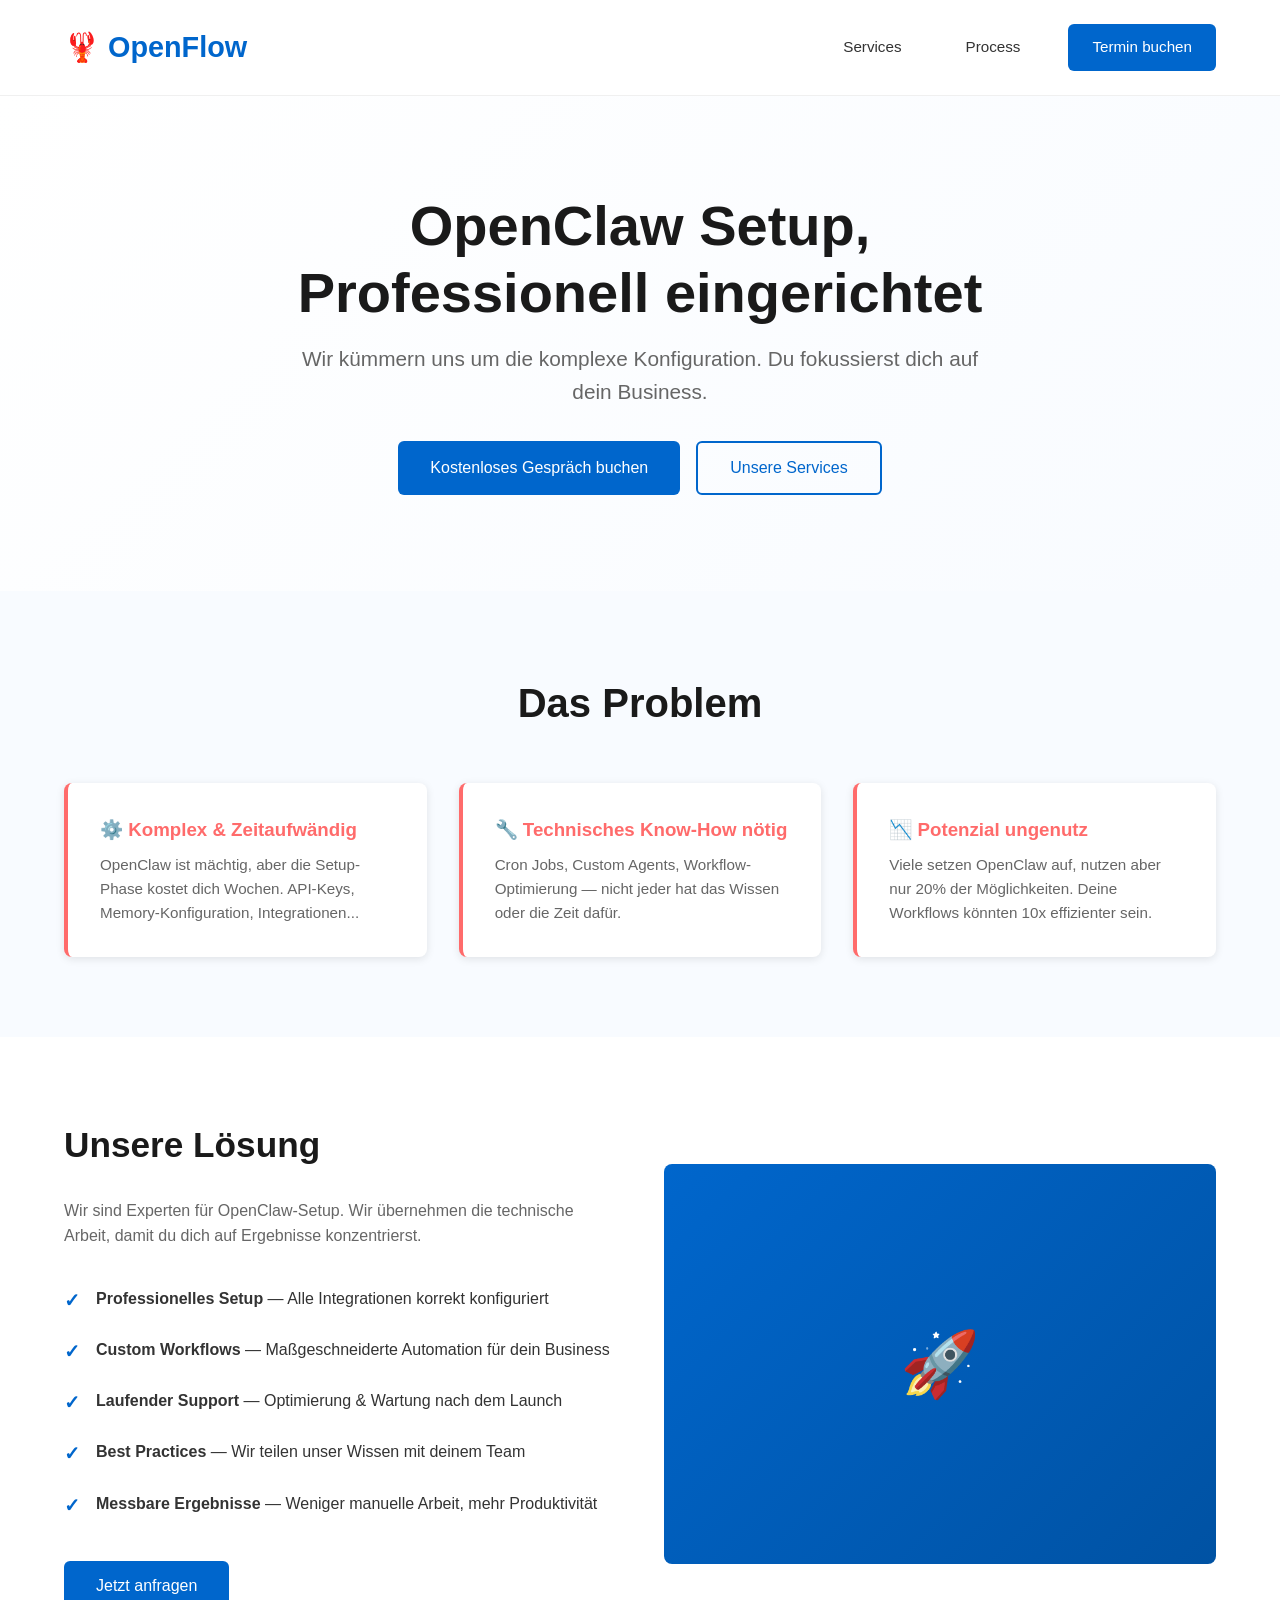
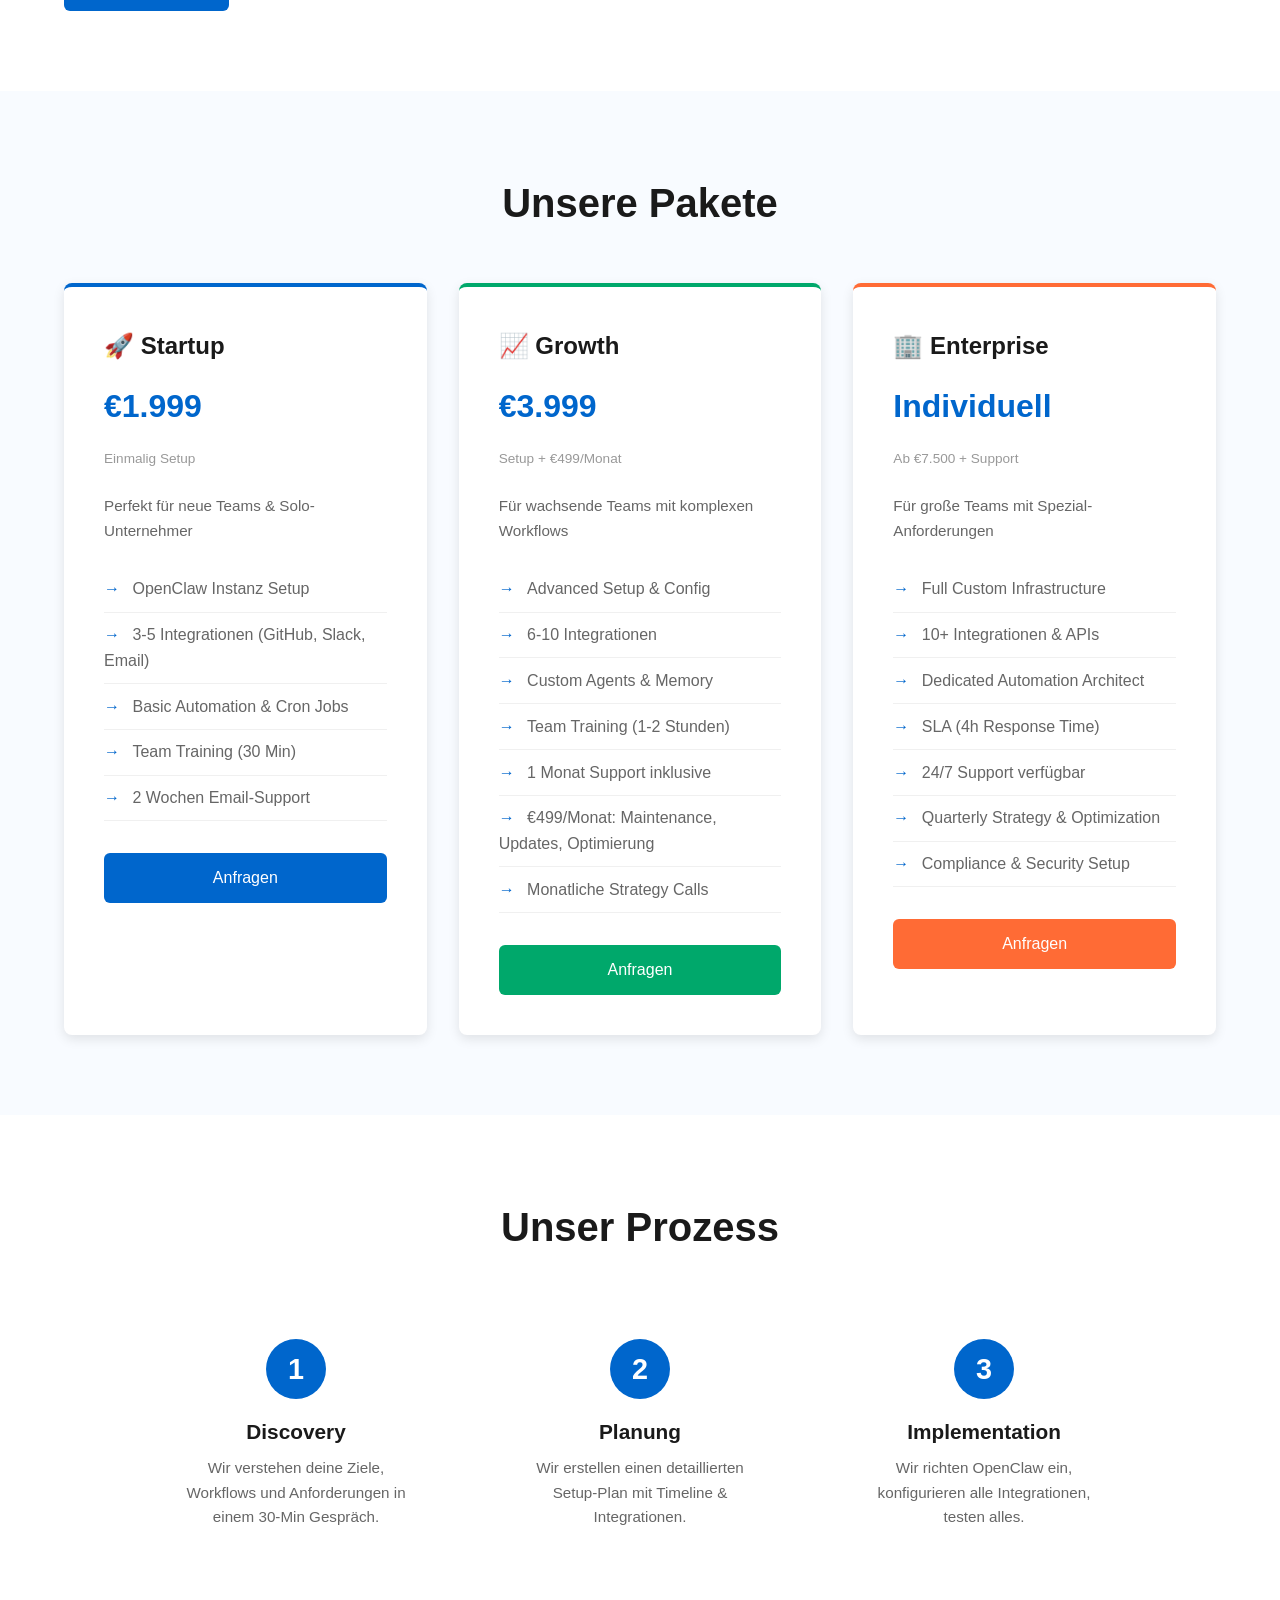
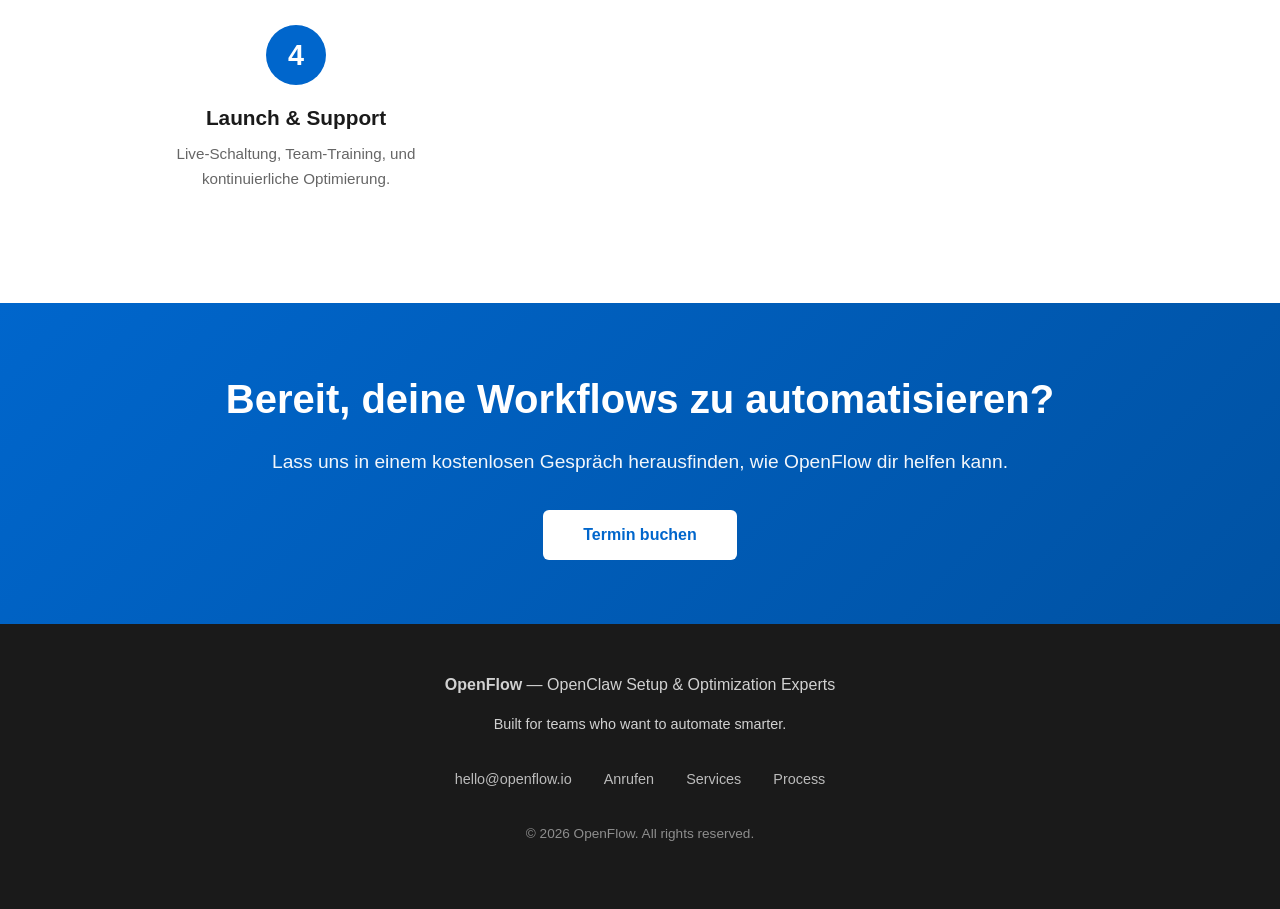
==== index.html @ e7ba39e9 "Initial OpenFlow landing page" ====
<!DOCTYPE html>
<html lang="de">
<head>
    <meta charset="UTF-8">
    <meta name="viewport" content="width=device-width, initial-scale=1.0">
    <meta name="description" content="OpenFlow: OpenClaw Setup, Automation & Optimization. Wir richten deine Workflows professionell ein.">
    <title>OpenFlow - OpenClaw Setup & Optimization</title>
    <style>
        * {
            margin: 0;
            padding: 0;
            box-sizing: border-box;
        }

        body {
            font-family: -apple-system, BlinkMacSystemFont, 'Segoe UI', Roboto, Oxygen, Ubuntu, Cantarell, sans-serif;
            line-height: 1.6;
            color: #1a1a1a;
            background: #ffffff;
        }

        /* Navigation */
        nav {
            display: flex;
            justify-content: space-between;
            align-items: center;
            padding: 1.5rem 5%;
            background: #ffffff;
            border-bottom: 1px solid #f0f0f0;
            position: sticky;
            top: 0;
            z-index: 100;
        }

        .logo {
            font-size: 1.8rem;
            font-weight: 700;
            color: #0066cc;
            display: flex;
            align-items: center;
            gap: 0.5rem;
        }

        nav a {
            text-decoration: none;
            color: #333;
            margin-left: 2rem;
            font-size: 0.95rem;
            transition: color 0.3s;
        }

        nav a:hover {
            color: #0066cc;
        }

        .cta-btn {
            background: #0066cc;
            color: white !important;
            padding: 0.7rem 1.5rem;
            border-radius: 6px;
            margin-left: 1rem;
            transition: background 0.3s;
        }

        .cta-btn:hover {
            background: #0052a3;
            color: white;
        }

        /* Hero Section */
        .hero {
            padding: 6rem 5%;
            background: linear-gradient(135deg, #ffffff 0%, #f8fbff 100%);
            text-align: center;
        }

        .hero h1 {
            font-size: 3.5rem;
            margin-bottom: 1rem;
            color: #1a1a1a;
            line-height: 1.2;
        }

        .hero .subtitle {
            font-size: 1.3rem;
            color: #666;
            margin-bottom: 2rem;
            max-width: 700px;
            margin-left: auto;
            margin-right: auto;
        }

        .hero-buttons {
            display: flex;
            gap: 1rem;
            justify-content: center;
            flex-wrap: wrap;
        }

        .btn-primary {
            background: #0066cc;
            color: white;
            padding: 1rem 2rem;
            border: none;
            border-radius: 6px;
            font-size: 1rem;
            cursor: pointer;
            transition: background 0.3s;
        }

        .btn-primary:hover {
            background: #0052a3;
        }

        .btn-secondary {
            background: transparent;
            color: #0066cc;
            padding: 1rem 2rem;
            border: 2px solid #0066cc;
            border-radius: 6px;
            font-size: 1rem;
            cursor: pointer;
            transition: all 0.3s;
        }

        .btn-secondary:hover {
            background: #0066cc;
            color: white;
        }

        /* Problem Section */
        .problem {
            padding: 5rem 5%;
            background: #f8fbff;
        }

        .section-title {
            font-size: 2.5rem;
            text-align: center;
            margin-bottom: 3rem;
            color: #1a1a1a;
        }

        .problems-grid {
            display: grid;
            grid-template-columns: repeat(auto-fit, minmax(300px, 1fr));
            gap: 2rem;
            max-width: 1200px;
            margin: 0 auto;
        }

        .problem-card {
            background: white;
            padding: 2rem;
            border-radius: 8px;
            box-shadow: 0 2px 8px rgba(0,0,0,0.1);
            border-left: 4px solid #ff6b6b;
        }

        .problem-card h3 {
            color: #ff6b6b;
            margin-bottom: 0.5rem;
        }

        .problem-card p {
            color: #666;
            font-size: 0.95rem;
        }

        /* Solution Section */
        .solution {
            padding: 5rem 5%;
            background: white;
        }

        .solution-content {
            display: grid;
            grid-template-columns: 1fr 1fr;
            gap: 3rem;
            align-items: center;
            max-width: 1200px;
            margin: 0 auto;
        }

        .solution-text h2 {
            font-size: 2.2rem;
            margin-bottom: 1.5rem;
            color: #1a1a1a;
        }

        .solution-text ul {
            list-style: none;
            margin-bottom: 2rem;
        }

        .solution-text li {
            padding: 0.8rem 0;
            padding-left: 2rem;
            position: relative;
            color: #333;
        }

        .solution-text li:before {
            content: "✓";
            position: absolute;
            left: 0;
            color: #0066cc;
            font-weight: bold;
            font-size: 1.2rem;
        }

        .solution-image {
            background: linear-gradient(135deg, #0066cc 0%, #0052a3 100%);
            border-radius: 8px;
            height: 400px;
            display: flex;
            align-items: center;
            justify-content: center;
            color: white;
            font-size: 4rem;
        }

        /* Services Section */
        .services {
            padding: 5rem 5%;
            background: #f8fbff;
        }

        .services-grid {
            display: grid;
            grid-template-columns: repeat(auto-fit, minmax(350px, 1fr));
            gap: 2rem;
            max-width: 1200px;
            margin: 0 auto;
        }

        .service-card {
            background: white;
            padding: 2.5rem;
            border-radius: 8px;
            box-shadow: 0 4px 12px rgba(0,0,0,0.1);
            border-top: 4px solid #0066cc;
            transition: transform 0.3s;
        }

        .service-card:hover {
            transform: translateY(-5px);
        }

        .service-card h3 {
            font-size: 1.5rem;
            margin-bottom: 0.5rem;
            color: #1a1a1a;
        }

        .price {
            font-size: 2rem;
            color: #0066cc;
            font-weight: 700;
            margin: 1rem 0;
        }

        .price-note {
            font-size: 0.85rem;
            color: #999;
            margin-bottom: 1.5rem;
        }

        .service-features {
            list-style: none;
            margin-bottom: 2rem;
        }

        .service-features li {
            padding: 0.6rem 0;
            color: #666;
            border-bottom: 1px solid #f0f0f0;
        }

        .service-features li:before {
            content: "→ ";
            color: #0066cc;
            font-weight: bold;
            margin-right: 0.5rem;
        }

        /* Process Section */
        .process {
            padding: 5rem 5%;
            background: white;
        }

        .process-steps {
            display: grid;
            grid-template-columns: repeat(auto-fit, minmax(250px, 1fr));
            gap: 2rem;
            max-width: 1000px;
            margin: 0 auto;
        }

        .step {
            text-align: center;
            padding: 2rem;
            position: relative;
        }

        .step-number {
            display: inline-flex;
            align-items: center;
            justify-content: center;
            width: 60px;
            height: 60px;
            border-radius: 50%;
            background: #0066cc;
            color: white;
            font-size: 1.8rem;
            font-weight: bold;
            margin-bottom: 1rem;
        }

        .step h3 {
            font-size: 1.3rem;
            margin-bottom: 0.5rem;
            color: #1a1a1a;
        }

        .step p {
            color: #666;
            font-size: 0.95rem;
        }

        /* CTA Section */
        .cta {
            padding: 4rem 5%;
            background: linear-gradient(135deg, #0066cc 0%, #0052a3 100%);
            color: white;
            text-align: center;
        }

        .cta h2 {
            font-size: 2.5rem;
            margin-bottom: 1rem;
        }

        .cta p {
            font-size: 1.2rem;
            margin-bottom: 2rem;
            opacity: 0.95;
        }

        .btn-cta {
            background: white;
            color: #0066cc;
            padding: 1rem 2.5rem;
            border: none;
            border-radius: 6px;
            font-size: 1rem;
            font-weight: 600;
            cursor: pointer;
            transition: all 0.3s;
        }

        .btn-cta:hover {
            transform: scale(1.05);
            box-shadow: 0 8px 20px rgba(0,0,0,0.2);
        }

        /* Footer */
        footer {
            background: #1a1a1a;
            color: white;
            padding: 3rem 5%;
            text-align: center;
        }

        footer p {
            margin-bottom: 1rem;
            opacity: 0.8;
        }

        .footer-links {
            display: flex;
            justify-content: center;
            gap: 2rem;
            margin-top: 2rem;
            flex-wrap: wrap;
        }

        .footer-links a {
            color: white;
            text-decoration: none;
            font-size: 0.9rem;
            opacity: 0.7;
            transition: opacity 0.3s;
        }

        .footer-links a:hover {
            opacity: 1;
        }

        /* Responsive */
        @media (max-width: 768px) {
            .hero h1 {
                font-size: 2.2rem;
            }

            .hero .subtitle {
                font-size: 1rem;
            }

            .section-title {
                font-size: 1.8rem;
            }

            .solution-content {
                grid-template-columns: 1fr;
            }

            .solution-image {
                height: 250px;
            }

            nav {
                flex-direction: column;
                gap: 1rem;
            }

            nav a {
                margin-left: 0;
            }

            .hero-buttons {
                flex-direction: column;
            }

            .btn-primary, .btn-secondary {
                width: 100%;
            }
        }
    </style>
</head>
<body>
    <!-- Navigation -->
    <nav>
        <div class="logo">🦞 OpenFlow</div>
        <div style="display: flex; align-items: center; gap: 2rem;">
            <a href="#services">Services</a>
            <a href="#process">Process</a>
            <a href="#contact" class="cta-btn">Termin buchen</a>
        </div>
    </nav>

    <!-- Hero Section -->
    <section class="hero">
        <h1>OpenClaw Setup,<br>Professionell eingerichtet</h1>
        <p class="subtitle">Wir kümmern uns um die komplexe Konfiguration. Du fokussierst dich auf dein Business.</p>
        <div class="hero-buttons">
            <button class="btn-primary" onclick="scrollToContact()">Kostenloses Gespräch buchen</button>
            <button class="btn-secondary" onclick="scrollToServices()">Unsere Services</button>
        </div>
    </section>

    <!-- Problem Section -->
    <section class="problem">
        <h2 class="section-title">Das Problem</h2>
        <div class="problems-grid">
            <div class="problem-card">
                <h3>⚙️ Komplex & Zeitaufwändig</h3>
                <p>OpenClaw ist mächtig, aber die Setup-Phase kostet dich Wochen. API-Keys, Memory-Konfiguration, Integrationen...</p>
            </div>
            <div class="problem-card">
                <h3>🔧 Technisches Know-How nötig</h3>
                <p>Cron Jobs, Custom Agents, Workflow-Optimierung — nicht jeder hat das Wissen oder die Zeit dafür.</p>
            </div>
            <div class="problem-card">
                <h3>📉 Potenzial ungenutz</h3>
                <p>Viele setzen OpenClaw auf, nutzen aber nur 20% der Möglichkeiten. Deine Workflows könnten 10x effizienter sein.</p>
            </div>
        </div>
    </section>

    <!-- Solution Section -->
    <section class="solution">
        <div class="solution-content">
            <div class="solution-text">
                <h2>Unsere Lösung</h2>
                <p style="color: #666; margin-bottom: 1.5rem;">Wir sind Experten für OpenClaw-Setup. Wir übernehmen die technische Arbeit, damit du dich auf Ergebnisse konzentrierst.</p>
                <ul>
                    <li><strong>Professionelles Setup</strong> — Alle Integrationen korrekt konfiguriert</li>
                    <li><strong>Custom Workflows</strong> — Maßgeschneiderte Automation für dein Business</li>
                    <li><strong>Laufender Support</strong> — Optimierung & Wartung nach dem Launch</li>
                    <li><strong>Best Practices</strong> — Wir teilen unser Wissen mit deinem Team</li>
                    <li><strong>Messbare Ergebnisse</strong> — Weniger manuelle Arbeit, mehr Produktivität</li>
                </ul>
                <button class="btn-primary" onclick="scrollToContact()">Jetzt anfragen</button>
            </div>
            <div class="solution-image">🚀</div>
        </div>
    </section>

    <!-- Services Section -->
    <section id="services" class="services">
        <h2 class="section-title">Unsere Pakete</h2>
        <div class="services-grid">
            <!-- Startup -->
            <div class="service-card">
                <h3>🚀 Startup</h3>
                <div class="price">€1.999</div>
                <p class="price-note">Einmalig Setup</p>
                <p style="color: #666; margin-bottom: 1.5rem; font-size: 0.95rem;">Perfekt für neue Teams & Solo-Unternehmer</p>
                <ul class="service-features">
                    <li>OpenClaw Instanz Setup</li>
                    <li>3-5 Integrationen (GitHub, Slack, Email)</li>
                    <li>Basic Automation & Cron Jobs</li>
                    <li>Team Training (30 Min)</li>
                    <li>2 Wochen Email-Support</li>
                </ul>
                <button class="btn-primary" onclick="scrollToContact()" style="width: 100%;">Anfragen</button>
            </div>

            <!-- Growth -->
            <div class="service-card" style="border-top-color: #00a86b;">
                <h3>📈 Growth</h3>
                <div class="price">€3.999</div>
                <p class="price-note">Setup + €499/Monat</p>
                <p style="color: #666; margin-bottom: 1.5rem; font-size: 0.95rem;">Für wachsende Teams mit komplexen Workflows</p>
                <ul class="service-features">
                    <li>Advanced Setup & Config</li>
                    <li>6-10 Integrationen</li>
                    <li>Custom Agents & Memory</li>
                    <li>Team Training (1-2 Stunden)</li>
                    <li>1 Monat Support inklusive</li>
                    <li>€499/Monat: Maintenance, Updates, Optimierung</li>
                    <li>Monatliche Strategy Calls</li>
                </ul>
                <button class="btn-primary" onclick="scrollToContact()" style="width: 100%; background: #00a86b;">Anfragen</button>
            </div>

            <!-- Enterprise -->
            <div class="service-card" style="border-top-color: #ff6b35;">
                <h3>🏢 Enterprise</h3>
                <div class="price">Individuell</div>
                <p class="price-note">Ab €7.500 + Support</p>
                <p style="color: #666; margin-bottom: 1.5rem; font-size: 0.95rem;">Für große Teams mit Spezial-Anforderungen</p>
                <ul class="service-features">
                    <li>Full Custom Infrastructure</li>
                    <li>10+ Integrationen & APIs</li>
                    <li>Dedicated Automation Architect</li>
                    <li>SLA (4h Response Time)</li>
                    <li>24/7 Support verfügbar</li>
                    <li>Quarterly Strategy & Optimization</li>
                    <li>Compliance & Security Setup</li>
                </ul>
                <button class="btn-primary" onclick="scrollToContact()" style="width: 100%; background: #ff6b35;">Anfragen</button>
            </div>
        </div>
    </section>

    <!-- Process Section -->
    <section class="process">
        <h2 class="section-title">Unser Prozess</h2>
        <div class="process-steps">
            <div class="step">
                <div class="step-number">1</div>
                <h3>Discovery</h3>
                <p>Wir verstehen deine Ziele, Workflows und Anforderungen in einem 30-Min Gespräch.</p>
            </div>
            <div class="step">
                <div class="step-number">2</div>
                <h3>Planung</h3>
                <p>Wir erstellen einen detaillierten Setup-Plan mit Timeline & Integrationen.</p>
            </div>
            <div class="step">
                <div class="step-number">3</div>
                <h3>Implementation</h3>
                <p>Wir richten OpenClaw ein, konfigurieren alle Integrationen, testen alles.</p>
            </div>
            <div class="step">
                <div class="step-number">4</div>
                <h3>Launch & Support</h3>
                <p>Live-Schaltung, Team-Training, und kontinuierliche Optimierung.</p>
            </div>
        </div>
    </section>

    <!-- CTA Section -->
    <section id="contact" class="cta">
        <h2>Bereit, deine Workflows zu automatisieren?</h2>
        <p>Lass uns in einem kostenlosen Gespräch herausfinden, wie OpenFlow dir helfen kann.</p>
        <button class="btn-cta" onclick="contactUs()">Termin buchen</button>
    </section>

    <!-- Footer -->
    <footer>
        <p><strong>OpenFlow</strong> — OpenClaw Setup & Optimization Experts</p>
        <p style="font-size: 0.9rem; margin-bottom: 2rem;">Built for teams who want to automate smarter.</p>
        <div class="footer-links">
            <a href="mailto:hello@openflow.io">hello@openflow.io</a>
            <a href="tel:+49123456789">Anrufen</a>
            <a href="#services">Services</a>
            <a href="#process">Process</a>
        </div>
        <p style="margin-top: 2rem; font-size: 0.85rem; opacity: 0.5;">© 2026 OpenFlow. All rights reserved.</p>
    </footer>

    <script>
        function scrollToServices() {
            document.getElementById('services').scrollIntoView({ behavior: 'smooth' });
        }

        function scrollToContact() {
            document.getElementById('contact').scrollIntoView({ behavior: 'smooth' });
        }

        function contactUs() {
            alert('🦞 Danke für dein Interesse! Termin-Buchung kommt in Kürze.');
        }
    </script>
</body>
</html>
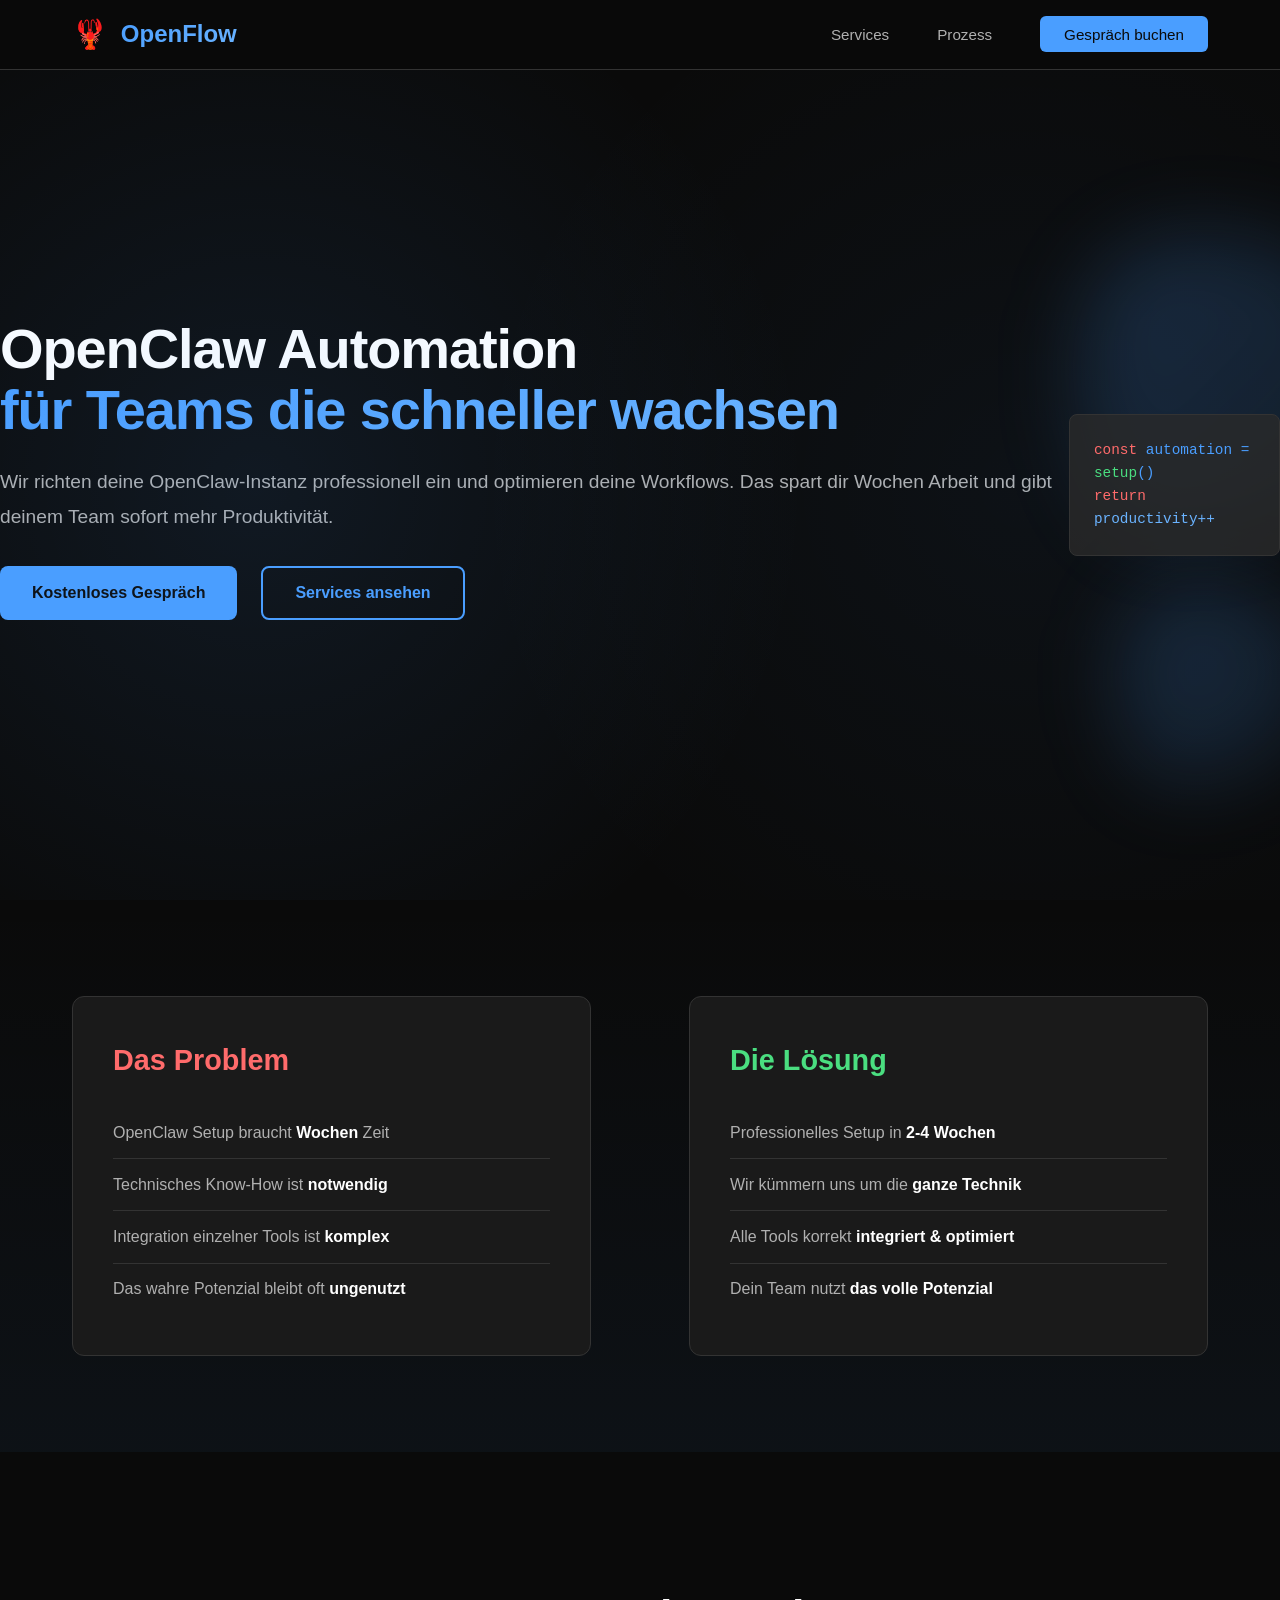
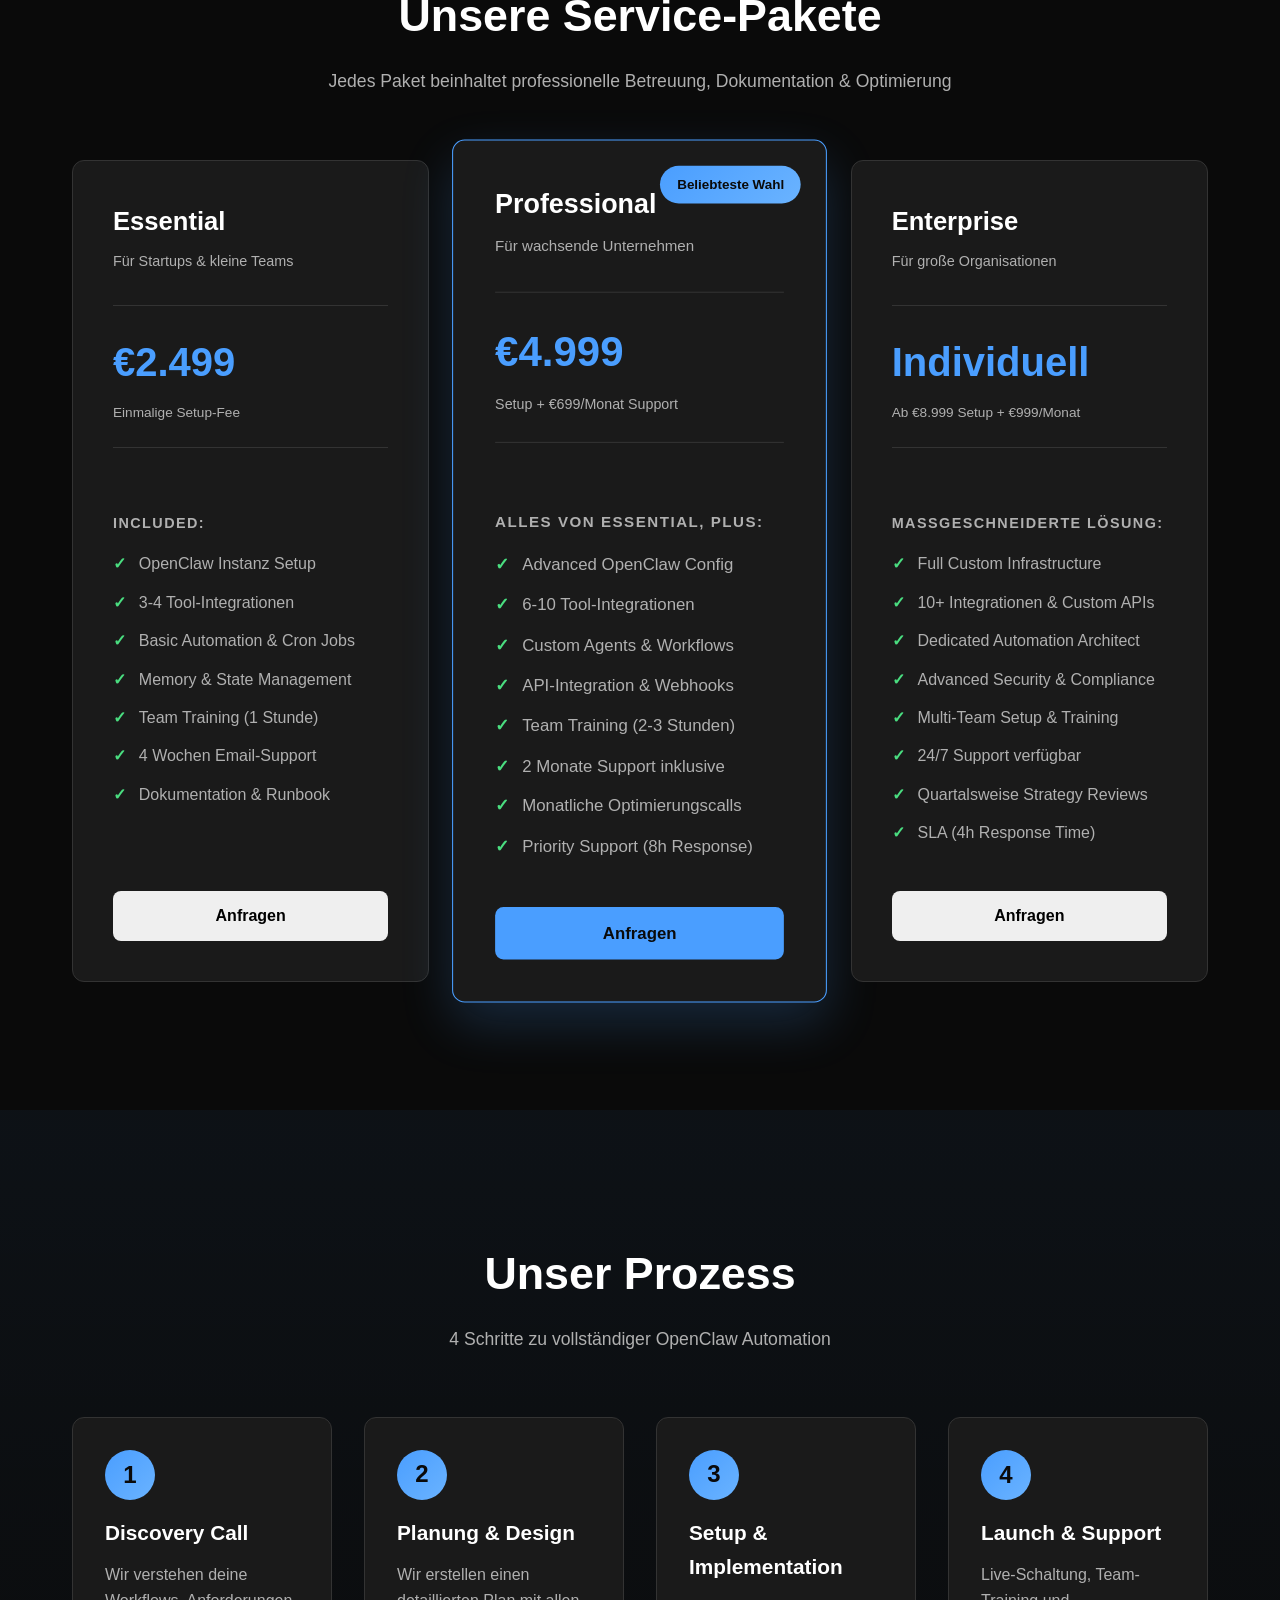
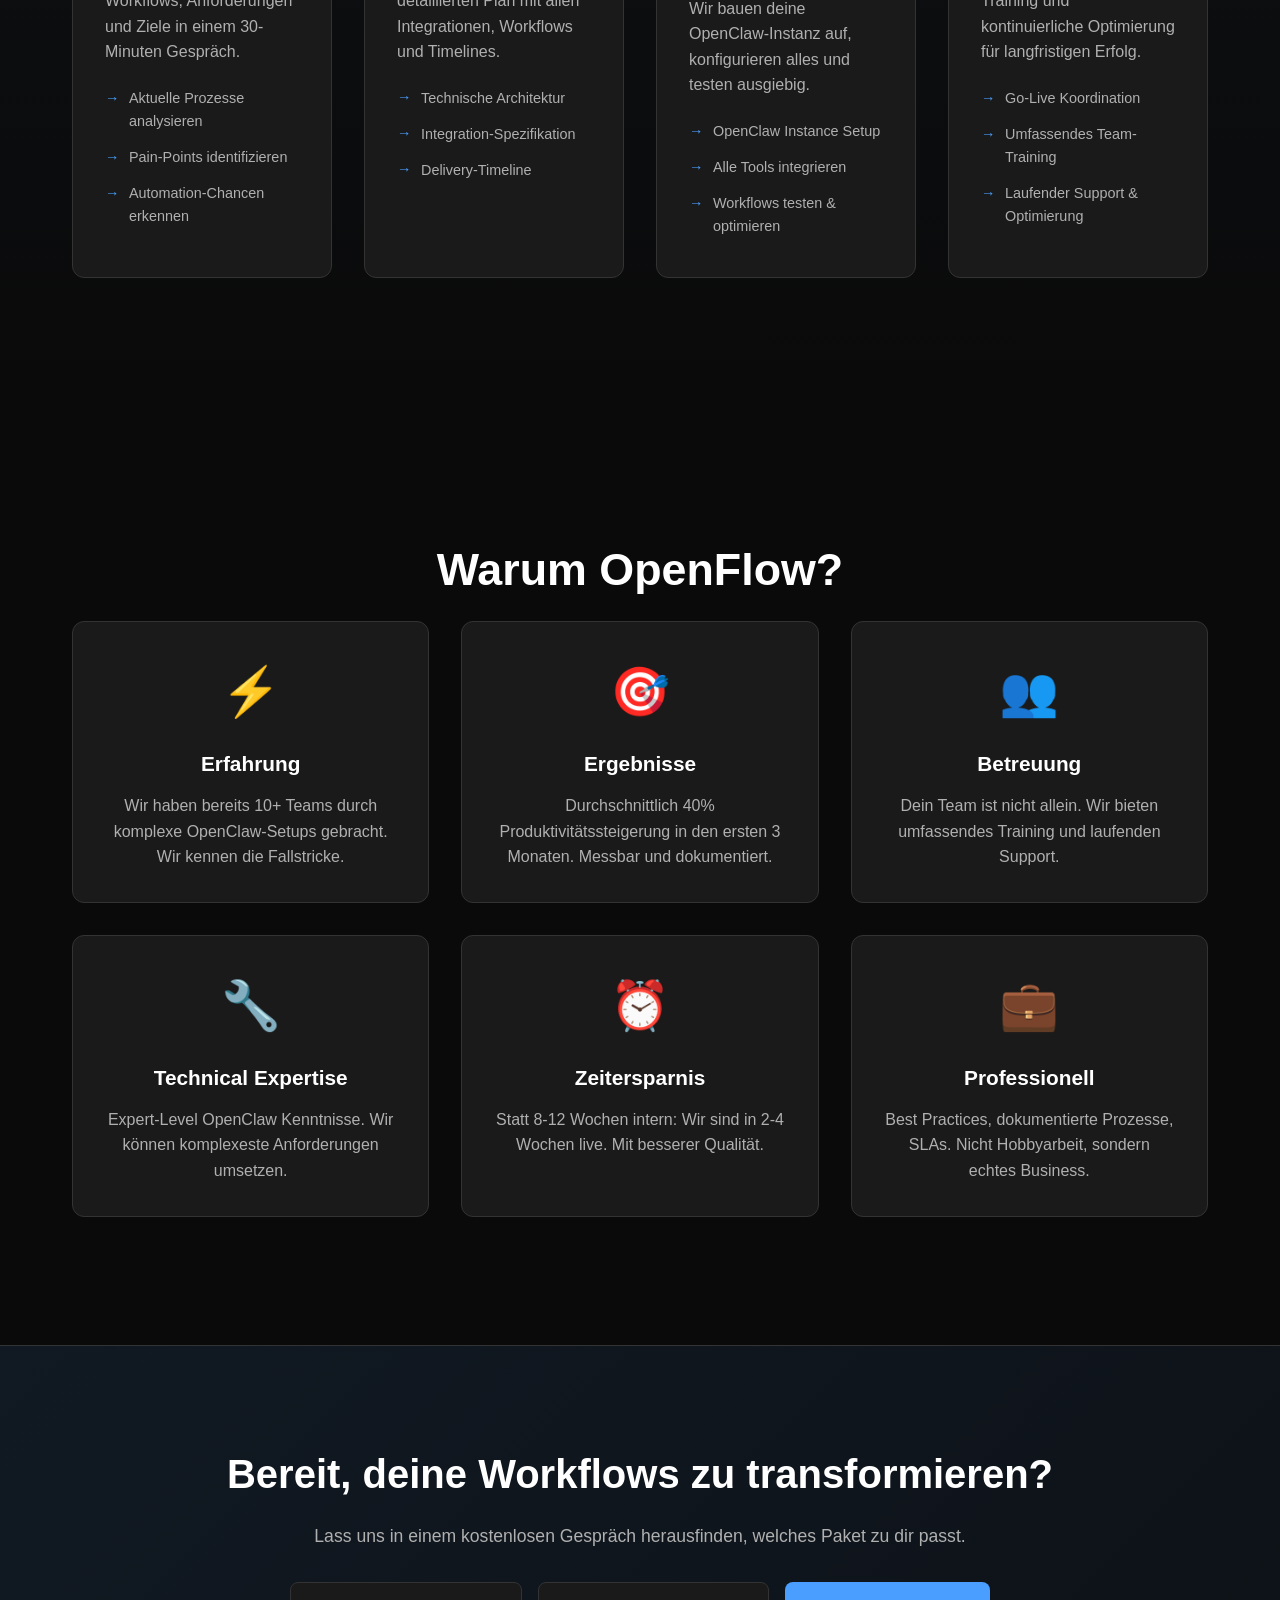
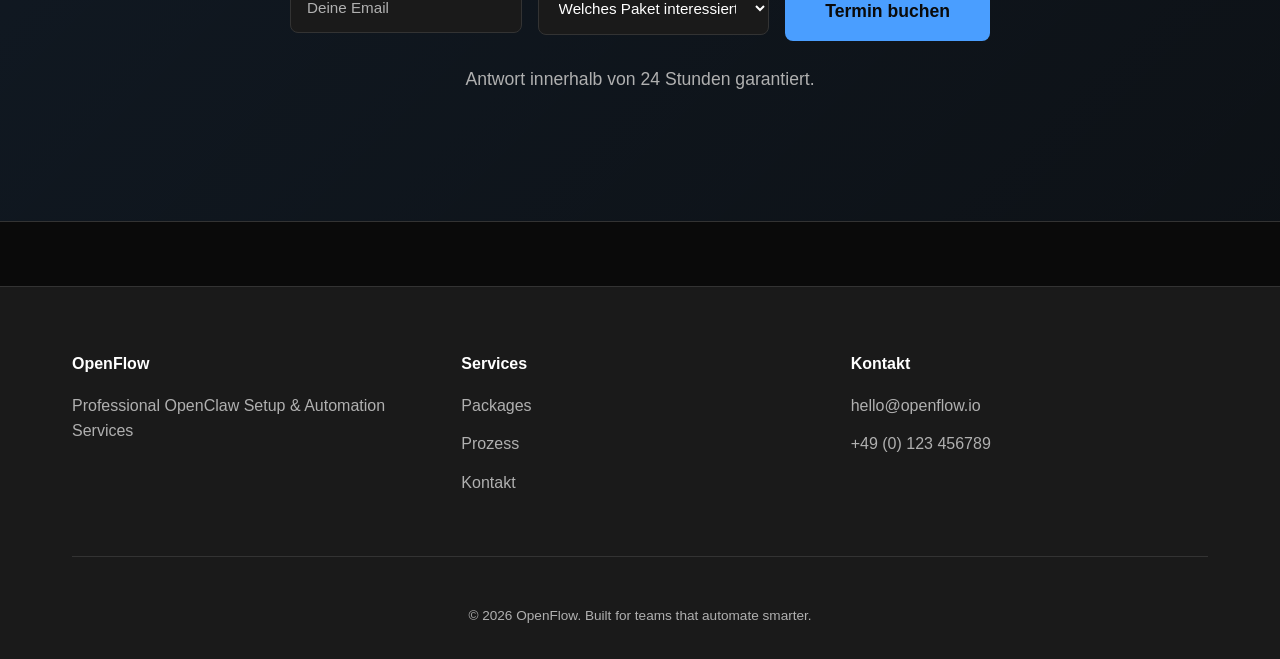
==== commit 16bb0039: "Complete redesign: dark minimalist theme with 3 professional service packages" ====
--- a/index.html
+++ b/index.html
@@ -3,618 +3,322 @@
 <head>
     <meta charset="UTF-8">
     <meta name="viewport" content="width=device-width, initial-scale=1.0">
-    <meta name="description" content="OpenFlow: OpenClaw Setup, Automation & Optimization. Wir richten deine Workflows professionell ein.">
-    <title>OpenFlow - OpenClaw Setup & Optimization</title>
-    <style>
-        * {
-            margin: 0;
-            padding: 0;
-            box-sizing: border-box;
-        }
-
-        body {
-            font-family: -apple-system, BlinkMacSystemFont, 'Segoe UI', Roboto, Oxygen, Ubuntu, Cantarell, sans-serif;
-            line-height: 1.6;
-            color: #1a1a1a;
-            background: #ffffff;
-        }
-
-        /* Navigation */
-        nav {
-            display: flex;
-            justify-content: space-between;
-            align-items: center;
-            padding: 1.5rem 5%;
-            background: #ffffff;
-            border-bottom: 1px solid #f0f0f0;
-            position: sticky;
-            top: 0;
-            z-index: 100;
-        }
-
-        .logo {
-            font-size: 1.8rem;
-            font-weight: 700;
-            color: #0066cc;
-            display: flex;
-            align-items: center;
-            gap: 0.5rem;
-        }
-
-        nav a {
-            text-decoration: none;
-            color: #333;
-            margin-left: 2rem;
-            font-size: 0.95rem;
-            transition: color 0.3s;
-        }
-
-        nav a:hover {
-            color: #0066cc;
-        }
-
-        .cta-btn {
-            background: #0066cc;
-            color: white !important;
-            padding: 0.7rem 1.5rem;
-            border-radius: 6px;
-            margin-left: 1rem;
-            transition: background 0.3s;
-        }
-
-        .cta-btn:hover {
-            background: #0052a3;
-            color: white;
-        }
-
-        /* Hero Section */
-        .hero {
-            padding: 6rem 5%;
-            background: linear-gradient(135deg, #ffffff 0%, #f8fbff 100%);
-            text-align: center;
-        }
-
-        .hero h1 {
-            font-size: 3.5rem;
-            margin-bottom: 1rem;
-            color: #1a1a1a;
-            line-height: 1.2;
-        }
-
-        .hero .subtitle {
-            font-size: 1.3rem;
-            color: #666;
-            margin-bottom: 2rem;
-            max-width: 700px;
-            margin-left: auto;
-            margin-right: auto;
-        }
-
-        .hero-buttons {
-            display: flex;
-            gap: 1rem;
-            justify-content: center;
-            flex-wrap: wrap;
-        }
-
-        .btn-primary {
-            background: #0066cc;
-            color: white;
-            padding: 1rem 2rem;
-            border: none;
-            border-radius: 6px;
-            font-size: 1rem;
-            cursor: pointer;
-            transition: background 0.3s;
-        }
-
-        .btn-primary:hover {
-            background: #0052a3;
-        }
-
-        .btn-secondary {
-            background: transparent;
-            color: #0066cc;
-            padding: 1rem 2rem;
-            border: 2px solid #0066cc;
-            border-radius: 6px;
-            font-size: 1rem;
-            cursor: pointer;
-            transition: all 0.3s;
-        }
-
-        .btn-secondary:hover {
-            background: #0066cc;
-            color: white;
-        }
-
-        /* Problem Section */
-        .problem {
-            padding: 5rem 5%;
-            background: #f8fbff;
-        }
-
-        .section-title {
-            font-size: 2.5rem;
-            text-align: center;
-            margin-bottom: 3rem;
-            color: #1a1a1a;
-        }
-
-        .problems-grid {
-            display: grid;
-            grid-template-columns: repeat(auto-fit, minmax(300px, 1fr));
-            gap: 2rem;
-            max-width: 1200px;
-            margin: 0 auto;
-        }
-
-        .problem-card {
-            background: white;
-            padding: 2rem;
-            border-radius: 8px;
-            box-shadow: 0 2px 8px rgba(0,0,0,0.1);
-            border-left: 4px solid #ff6b6b;
-        }
-
-        .problem-card h3 {
-            color: #ff6b6b;
-            margin-bottom: 0.5rem;
-        }
-
-        .problem-card p {
-            color: #666;
-            font-size: 0.95rem;
-        }
-
-        /* Solution Section */
-        .solution {
-            padding: 5rem 5%;
-            background: white;
-        }
-
-        .solution-content {
-            display: grid;
-            grid-template-columns: 1fr 1fr;
-            gap: 3rem;
-            align-items: center;
-            max-width: 1200px;
-            margin: 0 auto;
-        }
-
-        .solution-text h2 {
-            font-size: 2.2rem;
-            margin-bottom: 1.5rem;
-            color: #1a1a1a;
-        }
-
-        .solution-text ul {
-            list-style: none;
-            margin-bottom: 2rem;
-        }
-
-        .solution-text li {
-            padding: 0.8rem 0;
-            padding-left: 2rem;
-            position: relative;
-            color: #333;
-        }
-
-        .solution-text li:before {
-            content: "✓";
-            position: absolute;
-            left: 0;
-            color: #0066cc;
-            font-weight: bold;
-            font-size: 1.2rem;
-        }
-
-        .solution-image {
-            background: linear-gradient(135deg, #0066cc 0%, #0052a3 100%);
-            border-radius: 8px;
-            height: 400px;
-            display: flex;
-            align-items: center;
-            justify-content: center;
-            color: white;
-            font-size: 4rem;
-        }
-
-        /* Services Section */
-        .services {
-            padding: 5rem 5%;
-            background: #f8fbff;
-        }
-
-        .services-grid {
-            display: grid;
-            grid-template-columns: repeat(auto-fit, minmax(350px, 1fr));
-            gap: 2rem;
-            max-width: 1200px;
-            margin: 0 auto;
-        }
-
-        .service-card {
-            background: white;
-            padding: 2.5rem;
-            border-radius: 8px;
-            box-shadow: 0 4px 12px rgba(0,0,0,0.1);
-            border-top: 4px solid #0066cc;
-            transition: transform 0.3s;
-        }
-
-        .service-card:hover {
-            transform: translateY(-5px);
-        }
-
-        .service-card h3 {
-            font-size: 1.5rem;
-            margin-bottom: 0.5rem;
-            color: #1a1a1a;
-        }
-
-        .price {
-            font-size: 2rem;
-            color: #0066cc;
-            font-weight: 700;
-            margin: 1rem 0;
-        }
-
-        .price-note {
-            font-size: 0.85rem;
-            color: #999;
-            margin-bottom: 1.5rem;
-        }
-
-        .service-features {
-            list-style: none;
-            margin-bottom: 2rem;
-        }
-
-        .service-features li {
-            padding: 0.6rem 0;
-            color: #666;
-            border-bottom: 1px solid #f0f0f0;
-        }
-
-        .service-features li:before {
-            content: "→ ";
-            color: #0066cc;
-            font-weight: bold;
-            margin-right: 0.5rem;
-        }
-
-        /* Process Section */
-        .process {
-            padding: 5rem 5%;
-            background: white;
-        }
-
-        .process-steps {
-            display: grid;
-            grid-template-columns: repeat(auto-fit, minmax(250px, 1fr));
-            gap: 2rem;
-            max-width: 1000px;
-            margin: 0 auto;
-        }
-
-        .step {
-            text-align: center;
-            padding: 2rem;
-            position: relative;
-        }
-
-        .step-number {
-            display: inline-flex;
-            align-items: center;
-            justify-content: center;
-            width: 60px;
-            height: 60px;
-            border-radius: 50%;
-            background: #0066cc;
-            color: white;
-            font-size: 1.8rem;
-            font-weight: bold;
-            margin-bottom: 1rem;
-        }
-
-        .step h3 {
-            font-size: 1.3rem;
-            margin-bottom: 0.5rem;
-            color: #1a1a1a;
-        }
-
-        .step p {
-            color: #666;
-            font-size: 0.95rem;
-        }
-
-        /* CTA Section */
-        .cta {
-            padding: 4rem 5%;
-            background: linear-gradient(135deg, #0066cc 0%, #0052a3 100%);
-            color: white;
-            text-align: center;
-        }
-
-        .cta h2 {
-            font-size: 2.5rem;
-            margin-bottom: 1rem;
-        }
-
-        .cta p {
-            font-size: 1.2rem;
-            margin-bottom: 2rem;
-            opacity: 0.95;
-        }
-
-        .btn-cta {
-            background: white;
-            color: #0066cc;
-            padding: 1rem 2.5rem;
-            border: none;
-            border-radius: 6px;
-            font-size: 1rem;
-            font-weight: 600;
-            cursor: pointer;
-            transition: all 0.3s;
-        }
-
-        .btn-cta:hover {
-            transform: scale(1.05);
-            box-shadow: 0 8px 20px rgba(0,0,0,0.2);
-        }
-
-        /* Footer */
-        footer {
-            background: #1a1a1a;
-            color: white;
-            padding: 3rem 5%;
-            text-align: center;
-        }
-
-        footer p {
-            margin-bottom: 1rem;
-            opacity: 0.8;
-        }
-
-        .footer-links {
-            display: flex;
-            justify-content: center;
-            gap: 2rem;
-            margin-top: 2rem;
-            flex-wrap: wrap;
-        }
-
-        .footer-links a {
-            color: white;
-            text-decoration: none;
-            font-size: 0.9rem;
-            opacity: 0.7;
-            transition: opacity 0.3s;
-        }
-
-        .footer-links a:hover {
-            opacity: 1;
-        }
-
-        /* Responsive */
-        @media (max-width: 768px) {
-            .hero h1 {
-                font-size: 2.2rem;
-            }
-
-            .hero .subtitle {
-                font-size: 1rem;
-            }
-
-            .section-title {
-                font-size: 1.8rem;
-            }
-
-            .solution-content {
-                grid-template-columns: 1fr;
-            }
-
-            .solution-image {
-                height: 250px;
-            }
-
-            nav {
-                flex-direction: column;
-                gap: 1rem;
-            }
-
-            nav a {
-                margin-left: 0;
-            }
-
-            .hero-buttons {
-                flex-direction: column;
-            }
-
-            .btn-primary, .btn-secondary {
-                width: 100%;
-            }
-        }
-    </style>
+    <meta name="description" content="OpenFlow — Professionelle OpenClaw Setup & Automation für Teams die schneller wachsen wollen.">
+    <title>OpenFlow — OpenClaw Automation Services</title>
+    <link rel="stylesheet" href="styles.css">
 </head>
 <body>
     <!-- Navigation -->
-    <nav>
-        <div class="logo">🦞 OpenFlow</div>
-        <div style="display: flex; align-items: center; gap: 2rem;">
-            <a href="#services">Services</a>
-            <a href="#process">Process</a>
-            <a href="#contact" class="cta-btn">Termin buchen</a>
+    <nav class="navbar">
+        <div class="nav-container">
+            <div class="logo">
+                <span class="logo-icon">🦞</span>
+                <span class="logo-text">OpenFlow</span>
+            </div>
+            <ul class="nav-links">
+                <li><a href="#services" class="nav-link">Services</a></li>
+                <li><a href="#how-it-works" class="nav-link">Prozess</a></li>
+                <li><a href="#contact" class="nav-link cta-nav">Gespräch buchen</a></li>
+            </ul>
         </div>
     </nav>
 
     <!-- Hero Section -->
     <section class="hero">
-        <h1>OpenClaw Setup,<br>Professionell eingerichtet</h1>
-        <p class="subtitle">Wir kümmern uns um die komplexe Konfiguration. Du fokussierst dich auf dein Business.</p>
-        <div class="hero-buttons">
-            <button class="btn-primary" onclick="scrollToContact()">Kostenloses Gespräch buchen</button>
-            <button class="btn-secondary" onclick="scrollToServices()">Unsere Services</button>
-        </div>
-    </section>
-
-    <!-- Problem Section -->
-    <section class="problem">
-        <h2 class="section-title">Das Problem</h2>
-        <div class="problems-grid">
-            <div class="problem-card">
-                <h3>⚙️ Komplex & Zeitaufwändig</h3>
-                <p>OpenClaw ist mächtig, aber die Setup-Phase kostet dich Wochen. API-Keys, Memory-Konfiguration, Integrationen...</p>
-            </div>
-            <div class="problem-card">
-                <h3>🔧 Technisches Know-How nötig</h3>
-                <p>Cron Jobs, Custom Agents, Workflow-Optimierung — nicht jeder hat das Wissen oder die Zeit dafür.</p>
-            </div>
-            <div class="problem-card">
-                <h3>📉 Potenzial ungenutz</h3>
-                <p>Viele setzen OpenClaw auf, nutzen aber nur 20% der Möglichkeiten. Deine Workflows könnten 10x effizienter sein.</p>
-            </div>
-        </div>
-    </section>
-
-    <!-- Solution Section -->
-    <section class="solution">
-        <div class="solution-content">
-            <div class="solution-text">
-                <h2>Unsere Lösung</h2>
-                <p style="color: #666; margin-bottom: 1.5rem;">Wir sind Experten für OpenClaw-Setup. Wir übernehmen die technische Arbeit, damit du dich auf Ergebnisse konzentrierst.</p>
-                <ul>
-                    <li><strong>Professionelles Setup</strong> — Alle Integrationen korrekt konfiguriert</li>
-                    <li><strong>Custom Workflows</strong> — Maßgeschneiderte Automation für dein Business</li>
-                    <li><strong>Laufender Support</strong> — Optimierung & Wartung nach dem Launch</li>
-                    <li><strong>Best Practices</strong> — Wir teilen unser Wissen mit deinem Team</li>
-                    <li><strong>Messbare Ergebnisse</strong> — Weniger manuelle Arbeit, mehr Produktivität</li>
-                </ul>
-                <button class="btn-primary" onclick="scrollToContact()">Jetzt anfragen</button>
-            </div>
-            <div class="solution-image">🚀</div>
-        </div>
-    </section>
-
-    <!-- Services Section -->
+        <div class="hero-content">
+            <h1 class="hero-title">
+                OpenClaw Automation<br>
+                <span class="gradient-text">für Teams die schneller wachsen</span>
+            </h1>
+            <p class="hero-subtitle">
+                Wir richten deine OpenClaw-Instanz professionell ein und optimieren deine Workflows. 
+                Das spart dir Wochen Arbeit und gibt deinem Team sofort mehr Produktivität.
+            </p>
+            <div class="hero-buttons">
+                <button class="btn btn-primary" onclick="scrollTo('contact')">Kostenloses Gespräch</button>
+                <button class="btn btn-secondary" onclick="scrollTo('services')">Services ansehen</button>
+            </div>
+        </div>
+        <div class="hero-visual">
+            <div class="blob blob-1"></div>
+            <div class="blob blob-2"></div>
+            <div class="code-block">
+                <code>
+                    <span class="code-keyword">const</span> automation = <span class="code-function">setup</span>()<br>
+                    <span class="code-keyword">return</span> <span class="code-value">productivity++</span>
+                </code>
+            </div>
+        </div>
+    </section>
+
+    <!-- Problem/Solution -->
+    <section class="problem-solution">
+        <div class="container">
+            <div class="ps-grid">
+                <div class="ps-card problem">
+                    <h3>Das Problem</h3>
+                    <ul class="ps-list">
+                        <li>OpenClaw Setup braucht <strong>Wochen</strong> Zeit</li>
+                        <li>Technisches Know-How ist <strong>notwendig</strong></li>
+                        <li>Integration einzelner Tools ist <strong>komplex</strong></li>
+                        <li>Das wahre Potenzial bleibt oft <strong>ungenutzt</strong></li>
+                    </ul>
+                </div>
+                <div class="ps-divider"></div>
+                <div class="ps-card solution">
+                    <h3>Die Lösung</h3>
+                    <ul class="ps-list">
+                        <li>Professionelles Setup in <strong>2-4 Wochen</strong></li>
+                        <li>Wir kümmern uns um die <strong>ganze Technik</strong></li>
+                        <li>Alle Tools korrekt <strong>integriert & optimiert</strong></li>
+                        <li>Dein Team nutzt <strong>das volle Potenzial</strong></li>
+                    </ul>
+                </div>
+            </div>
+        </div>
+    </section>
+
+    <!-- Services -->
     <section id="services" class="services">
-        <h2 class="section-title">Unsere Pakete</h2>
-        <div class="services-grid">
-            <!-- Startup -->
-            <div class="service-card">
-                <h3>🚀 Startup</h3>
-                <div class="price">€1.999</div>
-                <p class="price-note">Einmalig Setup</p>
-                <p style="color: #666; margin-bottom: 1.5rem; font-size: 0.95rem;">Perfekt für neue Teams & Solo-Unternehmer</p>
-                <ul class="service-features">
-                    <li>OpenClaw Instanz Setup</li>
-                    <li>3-5 Integrationen (GitHub, Slack, Email)</li>
-                    <li>Basic Automation & Cron Jobs</li>
-                    <li>Team Training (30 Min)</li>
-                    <li>2 Wochen Email-Support</li>
-                </ul>
-                <button class="btn-primary" onclick="scrollToContact()" style="width: 100%;">Anfragen</button>
-            </div>
-
-            <!-- Growth -->
-            <div class="service-card" style="border-top-color: #00a86b;">
-                <h3>📈 Growth</h3>
-                <div class="price">€3.999</div>
-                <p class="price-note">Setup + €499/Monat</p>
-                <p style="color: #666; margin-bottom: 1.5rem; font-size: 0.95rem;">Für wachsende Teams mit komplexen Workflows</p>
-                <ul class="service-features">
-                    <li>Advanced Setup & Config</li>
-                    <li>6-10 Integrationen</li>
-                    <li>Custom Agents & Memory</li>
-                    <li>Team Training (1-2 Stunden)</li>
-                    <li>1 Monat Support inklusive</li>
-                    <li>€499/Monat: Maintenance, Updates, Optimierung</li>
-                    <li>Monatliche Strategy Calls</li>
-                </ul>
-                <button class="btn-primary" onclick="scrollToContact()" style="width: 100%; background: #00a86b;">Anfragen</button>
-            </div>
-
-            <!-- Enterprise -->
-            <div class="service-card" style="border-top-color: #ff6b35;">
-                <h3>🏢 Enterprise</h3>
-                <div class="price">Individuell</div>
-                <p class="price-note">Ab €7.500 + Support</p>
-                <p style="color: #666; margin-bottom: 1.5rem; font-size: 0.95rem;">Für große Teams mit Spezial-Anforderungen</p>
-                <ul class="service-features">
-                    <li>Full Custom Infrastructure</li>
-                    <li>10+ Integrationen & APIs</li>
-                    <li>Dedicated Automation Architect</li>
-                    <li>SLA (4h Response Time)</li>
-                    <li>24/7 Support verfügbar</li>
-                    <li>Quarterly Strategy & Optimization</li>
-                    <li>Compliance & Security Setup</li>
-                </ul>
-                <button class="btn-primary" onclick="scrollToContact()" style="width: 100%; background: #ff6b35;">Anfragen</button>
-            </div>
-        </div>
-    </section>
-
-    <!-- Process Section -->
-    <section class="process">
-        <h2 class="section-title">Unser Prozess</h2>
-        <div class="process-steps">
-            <div class="step">
-                <div class="step-number">1</div>
-                <h3>Discovery</h3>
-                <p>Wir verstehen deine Ziele, Workflows und Anforderungen in einem 30-Min Gespräch.</p>
-            </div>
-            <div class="step">
-                <div class="step-number">2</div>
-                <h3>Planung</h3>
-                <p>Wir erstellen einen detaillierten Setup-Plan mit Timeline & Integrationen.</p>
-            </div>
-            <div class="step">
-                <div class="step-number">3</div>
-                <h3>Implementation</h3>
-                <p>Wir richten OpenClaw ein, konfigurieren alle Integrationen, testen alles.</p>
-            </div>
-            <div class="step">
-                <div class="step-number">4</div>
-                <h3>Launch & Support</h3>
-                <p>Live-Schaltung, Team-Training, und kontinuierliche Optimierung.</p>
+        <div class="container">
+            <h2 class="section-title">Unsere Service-Pakete</h2>
+            <p class="section-subtitle">Jedes Paket beinhaltet professionelle Betreuung, Dokumentation & Optimierung</p>
+            
+            <div class="services-grid">
+                <!-- Essential -->
+                <div class="service-card essential-card">
+                    <div class="card-header">
+                        <h3>Essential</h3>
+                        <p class="card-subtitle">Für Startups & kleine Teams</p>
+                    </div>
+                    <div class="price-section">
+                        <div class="price">€2.499</div>
+                        <p class="price-note">Einmalige Setup-Fee</p>
+                    </div>
+                    <div class="card-features">
+                        <h4>Included:</h4>
+                        <ul class="feature-list">
+                            <li><span class="check">✓</span> OpenClaw Instanz Setup</li>
+                            <li><span class="check">✓</span> 3-4 Tool-Integrationen</li>
+                            <li><span class="check">✓</span> Basic Automation & Cron Jobs</li>
+                            <li><span class="check">✓</span> Memory & State Management</li>
+                            <li><span class="check">✓</span> Team Training (1 Stunde)</li>
+                            <li><span class="check">✓</span> 4 Wochen Email-Support</li>
+                            <li><span class="check">✓</span> Dokumentation & Runbook</li>
+                        </ul>
+                    </div>
+                    <button class="btn btn-service" onclick="scrollTo('contact')">Anfragen</button>
+                </div>
+
+                <!-- Professional -->
+                <div class="service-card professional-card featured">
+                    <div class="card-badge">Beliebteste Wahl</div>
+                    <div class="card-header">
+                        <h3>Professional</h3>
+                        <p class="card-subtitle">Für wachsende Unternehmen</p>
+                    </div>
+                    <div class="price-section">
+                        <div class="price">€4.999</div>
+                        <p class="price-note">Setup + €699/Monat Support</p>
+                    </div>
+                    <div class="card-features">
+                        <h4>Alles von Essential, plus:</h4>
+                        <ul class="feature-list">
+                            <li><span class="check">✓</span> Advanced OpenClaw Config</li>
+                            <li><span class="check">✓</span> 6-10 Tool-Integrationen</li>
+                            <li><span class="check">✓</span> Custom Agents & Workflows</li>
+                            <li><span class="check">✓</span> API-Integration & Webhooks</li>
+                            <li><span class="check">✓</span> Team Training (2-3 Stunden)</li>
+                            <li><span class="check">✓</span> 2 Monate Support inklusive</li>
+                            <li><span class="check">✓</span> Monatliche Optimierungscalls</li>
+                            <li><span class="check">✓</span> Priority Support (8h Response)</li>
+                        </ul>
+                    </div>
+                    <button class="btn btn-service btn-featured" onclick="scrollTo('contact')">Anfragen</button>
+                </div>
+
+                <!-- Enterprise -->
+                <div class="service-card enterprise-card">
+                    <div class="card-header">
+                        <h3>Enterprise</h3>
+                        <p class="card-subtitle">Für große Organisationen</p>
+                    </div>
+                    <div class="price-section">
+                        <div class="price">Individuell</div>
+                        <p class="price-note">Ab €8.999 Setup + €999/Monat</p>
+                    </div>
+                    <div class="card-features">
+                        <h4>Maßgeschneiderte Lösung:</h4>
+                        <ul class="feature-list">
+                            <li><span class="check">✓</span> Full Custom Infrastructure</li>
+                            <li><span class="check">✓</span> 10+ Integrationen & Custom APIs</li>
+                            <li><span class="check">✓</span> Dedicated Automation Architect</li>
+                            <li><span class="check">✓</span> Advanced Security & Compliance</li>
+                            <li><span class="check">✓</span> Multi-Team Setup & Training</li>
+                            <li><span class="check">✓</span> 24/7 Support verfügbar</li>
+                            <li><span class="check">✓</span> Quartalsweise Strategy Reviews</li>
+                            <li><span class="check">✓</span> SLA (4h Response Time)</li>
+                        </ul>
+                    </div>
+                    <button class="btn btn-service" onclick="scrollTo('contact')">Anfragen</button>
+                </div>
+            </div>
+        </div>
+    </section>
+
+    <!-- How It Works -->
+    <section id="how-it-works" class="how-it-works">
+        <div class="container">
+            <h2 class="section-title">Unser Prozess</h2>
+            <p class="section-subtitle">4 Schritte zu vollständiger OpenClaw Automation</p>
+
+            <div class="process-timeline">
+                <div class="process-step">
+                    <div class="step-number">1</div>
+                    <h3>Discovery Call</h3>
+                    <p>Wir verstehen deine Workflows, Anforderungen und Ziele in einem 30-Minuten Gespräch.</p>
+                    <ul class="step-details">
+                        <li>Aktuelle Prozesse analysieren</li>
+                        <li>Pain-Points identifizieren</li>
+                        <li>Automation-Chancen erkennen</li>
+                    </ul>
+                </div>
+
+                <div class="process-step">
+                    <div class="step-number">2</div>
+                    <h3>Planung & Design</h3>
+                    <p>Wir erstellen einen detaillierten Plan mit allen Integrationen, Workflows und Timelines.</p>
+                    <ul class="step-details">
+                        <li>Technische Architektur</li>
+                        <li>Integration-Spezifikation</li>
+                        <li>Delivery-Timeline</li>
+                    </ul>
+                </div>
+
+                <div class="process-step">
+                    <div class="step-number">3</div>
+                    <h3>Setup & Implementation</h3>
+                    <p>Wir bauen deine OpenClaw-Instanz auf, konfigurieren alles und testen ausgiebig.</p>
+                    <ul class="step-details">
+                        <li>OpenClaw Instance Setup</li>
+                        <li>Alle Tools integrieren</li>
+                        <li>Workflows testen & optimieren</li>
+                    </ul>
+                </div>
+
+                <div class="process-step">
+                    <div class="step-number">4</div>
+                    <h3>Launch & Support</h3>
+                    <p>Live-Schaltung, Team-Training und kontinuierliche Optimierung für langfristigen Erfolg.</p>
+                    <ul class="step-details">
+                        <li>Go-Live Koordination</li>
+                        <li>Umfassendes Team-Training</li>
+                        <li>Laufender Support & Optimierung</li>
+                    </ul>
+                </div>
+            </div>
+        </div>
+    </section>
+
+    <!-- Why Us -->
+    <section class="why-us">
+        <div class="container">
+            <h2 class="section-title">Warum OpenFlow?</h2>
+            
+            <div class="why-grid">
+                <div class="why-card">
+                    <div class="why-icon">⚡</div>
+                    <h3>Erfahrung</h3>
+                    <p>Wir haben bereits 10+ Teams durch komplexe OpenClaw-Setups gebracht. Wir kennen die Fallstricke.</p>
+                </div>
+
+                <div class="why-card">
+                    <div class="why-icon">🎯</div>
+                    <h3>Ergebnisse</h3>
+                    <p>Durchschnittlich 40% Produktivitätssteigerung in den ersten 3 Monaten. Messbar und dokumentiert.</p>
+                </div>
+
+                <div class="why-card">
+                    <div class="why-icon">👥</div>
+                    <h3>Betreuung</h3>
+                    <p>Dein Team ist nicht allein. Wir bieten umfassendes Training und laufenden Support.</p>
+                </div>
+
+                <div class="why-card">
+                    <div class="why-icon">🔧</div>
+                    <h3>Technical Expertise</h3>
+                    <p>Expert-Level OpenClaw Kenntnisse. Wir können komplexeste Anforderungen umsetzen.</p>
+                </div>
+
+                <div class="why-card">
+                    <div class="why-icon">⏰</div>
+                    <h3>Zeitersparnis</h3>
+                    <p>Statt 8-12 Wochen intern: Wir sind in 2-4 Wochen live. Mit besserer Qualität.</p>
+                </div>
+
+                <div class="why-card">
+                    <div class="why-icon">💼</div>
+                    <h3>Professionell</h3>
+                    <p>Best Practices, dokumentierte Prozesse, SLAs. Nicht Hobbyarbeit, sondern echtes Business.</p>
+                </div>
             </div>
         </div>
     </section>
 
     <!-- CTA Section -->
-    <section id="contact" class="cta">
-        <h2>Bereit, deine Workflows zu automatisieren?</h2>
-        <p>Lass uns in einem kostenlosen Gespräch herausfinden, wie OpenFlow dir helfen kann.</p>
-        <button class="btn-cta" onclick="contactUs()">Termin buchen</button>
+    <section id="contact" class="cta-section">
+        <div class="container">
+            <h2>Bereit, deine Workflows zu transformieren?</h2>
+            <p>Lass uns in einem kostenlosen Gespräch herausfinden, welches Paket zu dir passt.</p>
+            
+            <div class="cta-form">
+                <div class="form-group">
+                    <input type="email" placeholder="Deine Email" class="form-input" id="email">
+                </div>
+                <div class="form-group">
+                    <select class="form-input" id="package">
+                        <option value="">Welches Paket interessiert dich?</option>
+                        <option value="essential">Essential (€2.499)</option>
+                        <option value="professional">Professional (€4.999)</option>
+                        <option value="enterprise">Enterprise (Individuell)</option>
+                    </select>
+                </div>
+                <button class="btn btn-primary btn-large" onclick="contactUs()">Termin buchen</button>
+            </div>
+            <p class="cta-note">Antwort innerhalb von 24 Stunden garantiert.</p>
+        </div>
     </section>
 
     <!-- Footer -->
-    <footer>
-        <p><strong>OpenFlow</strong> — OpenClaw Setup & Optimization Experts</p>
-        <p style="font-size: 0.9rem; margin-bottom: 2rem;">Built for teams who want to automate smarter.</p>
-        <div class="footer-links">
-            <a href="mailto:hello@openflow.io">hello@openflow.io</a>
-            <a href="tel:+49123456789">Anrufen</a>
-            <a href="#services">Services</a>
-            <a href="#process">Process</a>
-        </div>
-        <p style="margin-top: 2rem; font-size: 0.85rem; opacity: 0.5;">© 2026 OpenFlow. All rights reserved.</p>
+    <footer class="footer">
+        <div class="container">
+            <div class="footer-content">
+                <div class="footer-section">
+                    <h4>OpenFlow</h4>
+                    <p>Professional OpenClaw Setup & Automation Services</p>
+                </div>
+                <div class="footer-section">
+                    <h4>Services</h4>
+                    <ul>
+                        <li><a href="#services">Packages</a></li>
+                        <li><a href="#how-it-works">Prozess</a></li>
+                        <li><a href="#contact">Kontakt</a></li>
+                    </ul>
+                </div>
+                <div class="footer-section">
+                    <h4>Kontakt</h4>
+                    <ul>
+                        <li><a href="mailto:hello@openflow.io">hello@openflow.io</a></li>
+                        <li><a href="tel:+49123456789">+49 (0) 123 456789</a></li>
+                    </ul>
+                </div>
+            </div>
+            <div class="footer-bottom">
+                <p>&copy; 2026 OpenFlow. Built for teams that automate smarter.</p>
+            </div>
+        </div>
     </footer>
 
-    <script>
-        function scrollToServices() {
-            document.getElementById('services').scrollIntoView({ behavior: 'smooth' });
-        }
-
-        function scrollToContact() {
-            document.getElementById('contact').scrollIntoView({ behavior: 'smooth' });
-        }
-
-        function contactUs() {
-            alert('🦞 Danke für dein Interesse! Termin-Buchung kommt in Kürze.');
-        }
-    </script>
+    <script src="script.js"></script>
 </body>
 </html>
--- a/styles.css
+++ b/styles.css
@@ -0,0 +1,867 @@
+/* ============================================
+   OPENFLOW — Dark Minimalist Design
+   ============================================ */
+
+:root {
+    --bg-primary: #0a0a0a;
+    --bg-secondary: #1a1a1a;
+    --bg-tertiary: #2a2a2a;
+    --text-primary: #ffffff;
+    --text-secondary: #b0b0b0;
+    --accent: #4a9eff;
+    --accent-light: #6ab3ff;
+    --accent-dark: #3a7dcc;
+    --success: #4ade80;
+    --border: #333333;
+    --shadow: rgba(0, 0, 0, 0.5);
+}
+
+* {
+    margin: 0;
+    padding: 0;
+    box-sizing: border-box;
+}
+
+html {
+    scroll-behavior: smooth;
+}
+
+body {
+    font-family: -apple-system, BlinkMacSystemFont, 'Segoe UI', 'Helvetica Neue', sans-serif;
+    background: var(--bg-primary);
+    color: var(--text-primary);
+    line-height: 1.6;
+    overflow-x: hidden;
+}
+
+.container {
+    max-width: 1200px;
+    margin: 0 auto;
+    padding: 0 2rem;
+}
+
+/* ============================================
+   NAVIGATION
+   ============================================ */
+
+.navbar {
+    position: fixed;
+    top: 0;
+    width: 100%;
+    height: 70px;
+    background: rgba(10, 10, 10, 0.95);
+    backdrop-filter: blur(10px);
+    border-bottom: 1px solid var(--border);
+    z-index: 1000;
+    animation: slideDown 0.6s ease-out;
+}
+
+@keyframes slideDown {
+    from {
+        transform: translateY(-100%);
+        opacity: 0;
+    }
+    to {
+        transform: translateY(0);
+        opacity: 1;
+    }
+}
+
+.nav-container {
+    max-width: 1200px;
+    margin: 0 auto;
+    padding: 0 2rem;
+    display: flex;
+    justify-content: space-between;
+    align-items: center;
+    height: 100%;
+}
+
+.logo {
+    display: flex;
+    align-items: center;
+    gap: 0.8rem;
+    font-size: 1.5rem;
+    font-weight: 700;
+    color: var(--text-primary);
+}
+
+.logo-icon {
+    font-size: 1.8rem;
+}
+
+.logo-text {
+    background: linear-gradient(135deg, var(--accent), var(--accent-light));
+    -webkit-background-clip: text;
+    -webkit-text-fill-color: transparent;
+    background-clip: text;
+}
+
+.nav-links {
+    display: flex;
+    gap: 3rem;
+    list-style: none;
+    align-items: center;
+}
+
+.nav-link {
+    color: var(--text-secondary);
+    text-decoration: none;
+    font-size: 0.95rem;
+    transition: color 0.3s ease;
+    position: relative;
+}
+
+.nav-link:hover {
+    color: var(--accent);
+}
+
+.nav-link::after {
+    content: '';
+    position: absolute;
+    bottom: -5px;
+    left: 0;
+    width: 0;
+    height: 2px;
+    background: var(--accent);
+    transition: width 0.3s ease;
+}
+
+.nav-link:hover::after {
+    width: 100%;
+}
+
+.cta-nav {
+    background: var(--accent);
+    color: var(--bg-primary) !important;
+    padding: 0.6rem 1.5rem;
+    border-radius: 6px;
+    transition: all 0.3s ease;
+}
+
+.cta-nav:hover {
+    background: var(--accent-light);
+    transform: translateY(-2px);
+    box-shadow: 0 8px 20px rgba(74, 158, 255, 0.3);
+}
+
+/* ============================================
+   HERO SECTION
+   ============================================ */
+
+.hero {
+    margin-top: 70px;
+    padding: 6rem 0;
+    min-height: calc(100vh - 70px);
+    display: flex;
+    align-items: center;
+    justify-content: center;
+    position: relative;
+    overflow: hidden;
+}
+
+.hero::before {
+    content: '';
+    position: absolute;
+    top: 0;
+    left: 0;
+    right: 0;
+    bottom: 0;
+    background: radial-gradient(circle at 20% 50%, rgba(74, 158, 255, 0.1) 0%, transparent 50%),
+                radial-gradient(circle at 80% 50%, rgba(74, 158, 255, 0.05) 0%, transparent 50%);
+    pointer-events: none;
+}
+
+.hero .container {
+    display: grid;
+    grid-template-columns: 1fr 1fr;
+    gap: 4rem;
+    align-items: center;
+    position: relative;
+    z-index: 1;
+}
+
+.hero-content {
+    animation: fadeInUp 0.8s ease-out;
+}
+
+@keyframes fadeInUp {
+    from {
+        opacity: 0;
+        transform: translateY(30px);
+    }
+    to {
+        opacity: 1;
+        transform: translateY(0);
+    }
+}
+
+.hero-title {
+    font-size: 3.5rem;
+    line-height: 1.1;
+    margin-bottom: 1.5rem;
+    font-weight: 800;
+    letter-spacing: -0.02em;
+}
+
+.gradient-text {
+    background: linear-gradient(135deg, var(--accent), var(--accent-light));
+    -webkit-background-clip: text;
+    -webkit-text-fill-color: transparent;
+    background-clip: text;
+}
+
+.hero-subtitle {
+    font-size: 1.2rem;
+    color: var(--text-secondary);
+    margin-bottom: 2rem;
+    line-height: 1.8;
+}
+
+.hero-buttons {
+    display: flex;
+    gap: 1.5rem;
+    margin-bottom: 2rem;
+}
+
+.btn {
+    padding: 1rem 2rem;
+    border: none;
+    border-radius: 8px;
+    font-size: 1rem;
+    font-weight: 600;
+    cursor: pointer;
+    transition: all 0.3s ease;
+    text-decoration: none;
+    display: inline-block;
+    white-space: nowrap;
+}
+
+.btn-primary {
+    background: var(--accent);
+    color: var(--bg-primary);
+}
+
+.btn-primary:hover {
+    background: var(--accent-light);
+    transform: translateY(-3px);
+    box-shadow: 0 12px 30px rgba(74, 158, 255, 0.3);
+}
+
+.btn-secondary {
+    background: transparent;
+    color: var(--accent);
+    border: 2px solid var(--accent);
+}
+
+.btn-secondary:hover {
+    background: rgba(74, 158, 255, 0.1);
+    transform: translateY(-3px);
+}
+
+.btn-large {
+    padding: 1.2rem 2.5rem;
+    font-size: 1.1rem;
+}
+
+.hero-visual {
+    position: relative;
+    height: 400px;
+    display: flex;
+    align-items: center;
+    justify-content: center;
+    animation: fadeInRight 0.8s ease-out;
+}
+
+@keyframes fadeInRight {
+    from {
+        opacity: 0;
+        transform: translateX(30px);
+    }
+    to {
+        opacity: 1;
+        transform: translateX(0);
+    }
+}
+
+.blob {
+    position: absolute;
+    border-radius: 40% 60% 70% 30% / 40% 50% 60% 50%;
+    background: linear-gradient(135deg, rgba(74, 158, 255, 0.2), rgba(74, 158, 255, 0.1));
+    filter: blur(40px);
+    animation: blob 7s infinite;
+}
+
+.blob-1 {
+    width: 300px;
+    height: 300px;
+    top: -50px;
+    right: -100px;
+    animation-delay: 0s;
+}
+
+.blob-2 {
+    width: 200px;
+    height: 200px;
+    bottom: -100px;
+    left: 50px;
+    animation-delay: 2s;
+    animation: blob 9s infinite;
+}
+
+@keyframes blob {
+    0%, 100% {
+        transform: translate(0, 0) scale(1);
+    }
+    33% {
+        transform: translate(30px, -50px) scale(1.1);
+    }
+    66% {
+        transform: translate(-20px, 20px) scale(0.9);
+    }
+}
+
+.code-block {
+    background: rgba(42, 42, 42, 0.8);
+    border: 1px solid var(--border);
+    border-radius: 8px;
+    padding: 1.5rem;
+    font-family: 'Monaco', 'Courier New', monospace;
+    font-size: 0.9rem;
+    color: var(--accent);
+    overflow: hidden;
+    animation: slideUp 0.8s ease-out 0.2s both;
+}
+
+@keyframes slideUp {
+    from {
+        opacity: 0;
+        transform: translateY(20px);
+    }
+    to {
+        opacity: 1;
+        transform: translateY(0);
+    }
+}
+
+.code-keyword {
+    color: #ff6b6b;
+}
+
+.code-function {
+    color: var(--success);
+}
+
+.code-value {
+    color: var(--accent-light);
+}
+
+/* ============================================
+   PROBLEM / SOLUTION
+   ============================================ */
+
+.problem-solution {
+    padding: 6rem 0;
+    background: linear-gradient(180deg, transparent 0%, rgba(74, 158, 255, 0.05) 100%);
+}
+
+.ps-grid {
+    display: grid;
+    grid-template-columns: 1fr auto 1fr;
+    gap: 3rem;
+    align-items: center;
+}
+
+.ps-card {
+    background: var(--bg-secondary);
+    border: 1px solid var(--border);
+    padding: 2.5rem;
+    border-radius: 12px;
+    transition: all 0.3s ease;
+}
+
+.ps-card:hover {
+    border-color: var(--accent);
+    transform: translateY(-5px);
+    box-shadow: 0 20px 40px rgba(74, 158, 255, 0.1);
+}
+
+.ps-card h3 {
+    font-size: 1.8rem;
+    margin-bottom: 1.5rem;
+}
+
+.problem h3 {
+    color: #ff6b6b;
+}
+
+.solution h3 {
+    color: var(--success);
+}
+
+.ps-list {
+    list-style: none;
+}
+
+.ps-list li {
+    padding: 0.8rem 0;
+    color: var(--text-secondary);
+    line-height: 1.6;
+    border-bottom: 1px solid var(--border);
+}
+
+.ps-list li:last-child {
+    border-bottom: none;
+}
+
+.ps-list strong {
+    color: var(--text-primary);
+}
+
+.ps-divider {
+    width: 2px;
+    background: linear-gradient(180deg, transparent 0%, var(--border) 50%, transparent 100%);
+}
+
+/* ============================================
+   SERVICES SECTION
+   ============================================ */
+
+.services {
+    padding: 8rem 0;
+}
+
+.section-title {
+    font-size: 2.8rem;
+    text-align: center;
+    margin-bottom: 1rem;
+    font-weight: 800;
+}
+
+.section-subtitle {
+    text-align: center;
+    color: var(--text-secondary);
+    font-size: 1.1rem;
+    margin-bottom: 4rem;
+}
+
+.services-grid {
+    display: grid;
+    grid-template-columns: repeat(auto-fit, minmax(350px, 1fr));
+    gap: 2rem;
+}
+
+.service-card {
+    background: var(--bg-secondary);
+    border: 1px solid var(--border);
+    border-radius: 12px;
+    padding: 2.5rem;
+    transition: all 0.3s ease;
+    position: relative;
+    overflow: hidden;
+    display: flex;
+    flex-direction: column;
+}
+
+.service-card::before {
+    content: '';
+    position: absolute;
+    top: 0;
+    left: 0;
+    right: 0;
+    height: 3px;
+    background: var(--accent);
+    opacity: 0;
+    transition: opacity 0.3s ease;
+}
+
+.service-card:hover {
+    transform: translateY(-10px);
+    border-color: var(--accent);
+    box-shadow: 0 20px 50px rgba(74, 158, 255, 0.2);
+}
+
+.service-card:hover::before {
+    opacity: 1;
+}
+
+.featured {
+    border-color: var(--accent);
+    box-shadow: 0 20px 50px rgba(74, 158, 255, 0.2);
+    transform: scale(1.05);
+}
+
+.card-badge {
+    position: absolute;
+    top: 1.5rem;
+    right: 1.5rem;
+    background: linear-gradient(135deg, var(--accent), var(--accent-light));
+    color: var(--bg-primary);
+    padding: 0.5rem 1rem;
+    border-radius: 20px;
+    font-size: 0.8rem;
+    font-weight: 700;
+}
+
+.card-header h3 {
+    font-size: 1.6rem;
+    margin-bottom: 0.5rem;
+}
+
+.card-subtitle {
+    color: var(--text-secondary);
+    font-size: 0.9rem;
+}
+
+.price-section {
+    margin: 2rem 0;
+    padding: 1.5rem 0;
+    border-top: 1px solid var(--border);
+    border-bottom: 1px solid var(--border);
+}
+
+.price {
+    font-size: 2.5rem;
+    font-weight: 800;
+    color: var(--accent);
+    margin-bottom: 0.5rem;
+}
+
+.price-note {
+    color: var(--text-secondary);
+    font-size: 0.85rem;
+}
+
+.card-features {
+    flex-grow: 1;
+    margin: 2rem 0;
+}
+
+.card-features h4 {
+    font-size: 0.9rem;
+    color: var(--text-secondary);
+    margin-bottom: 1rem;
+    text-transform: uppercase;
+    letter-spacing: 0.1em;
+}
+
+.feature-list {
+    list-style: none;
+}
+
+.feature-list li {
+    display: flex;
+    align-items: flex-start;
+    gap: 0.8rem;
+    margin-bottom: 0.8rem;
+    color: var(--text-secondary);
+}
+
+.check {
+    color: var(--success);
+    font-weight: bold;
+    flex-shrink: 0;
+}
+
+.btn-service {
+    width: 100%;
+    margin-top: auto;
+}
+
+.btn-featured {
+    background: var(--accent);
+    color: var(--bg-primary);
+}
+
+/* ============================================
+   HOW IT WORKS
+   ============================================ */
+
+.how-it-works {
+    padding: 8rem 0;
+    background: linear-gradient(180deg, rgba(74, 158, 255, 0.05) 0%, transparent 100%);
+}
+
+.process-timeline {
+    display: grid;
+    grid-template-columns: repeat(auto-fit, minmax(250px, 1fr));
+    gap: 2rem;
+    position: relative;
+}
+
+.process-step {
+    background: var(--bg-secondary);
+    border: 1px solid var(--border);
+    border-radius: 12px;
+    padding: 2rem;
+    transition: all 0.3s ease;
+    animation: fadeInUp 0.8s ease-out both;
+}
+
+.process-step:nth-child(1) { animation-delay: 0s; }
+.process-step:nth-child(2) { animation-delay: 0.1s; }
+.process-step:nth-child(3) { animation-delay: 0.2s; }
+.process-step:nth-child(4) { animation-delay: 0.3s; }
+
+.process-step:hover {
+    border-color: var(--accent);
+    transform: translateY(-5px);
+    box-shadow: 0 15px 35px rgba(74, 158, 255, 0.1);
+}
+
+.step-number {
+    display: inline-flex;
+    align-items: center;
+    justify-content: center;
+    width: 50px;
+    height: 50px;
+    border-radius: 50%;
+    background: linear-gradient(135deg, var(--accent), var(--accent-light));
+    color: var(--bg-primary);
+    font-size: 1.5rem;
+    font-weight: bold;
+    margin-bottom: 1rem;
+}
+
+.process-step h3 {
+    font-size: 1.3rem;
+    margin-bottom: 0.8rem;
+}
+
+.process-step p {
+    color: var(--text-secondary);
+    margin-bottom: 1rem;
+}
+
+.step-details {
+    list-style: none;
+}
+
+.step-details li {
+    color: var(--text-secondary);
+    font-size: 0.9rem;
+    padding: 0.4rem 0;
+    padding-left: 1.5rem;
+    position: relative;
+}
+
+.step-details li::before {
+    content: '→';
+    position: absolute;
+    left: 0;
+    color: var(--accent);
+    font-weight: bold;
+}
+
+/* ============================================
+   WHY US
+   ============================================ */
+
+.why-us {
+    padding: 8rem 0;
+}
+
+.why-grid {
+    display: grid;
+    grid-template-columns: repeat(auto-fit, minmax(300px, 1fr));
+    gap: 2rem;
+}
+
+.why-card {
+    background: var(--bg-secondary);
+    border: 1px solid var(--border);
+    border-radius: 12px;
+    padding: 2rem;
+    text-align: center;
+    transition: all 0.3s ease;
+}
+
+.why-card:hover {
+    border-color: var(--accent);
+    transform: translateY(-8px);
+    box-shadow: 0 15px 40px rgba(74, 158, 255, 0.15);
+}
+
+.why-icon {
+    font-size: 3rem;
+    margin-bottom: 1rem;
+    display: inline-block;
+}
+
+.why-card h3 {
+    font-size: 1.3rem;
+    margin-bottom: 0.8rem;
+}
+
+.why-card p {
+    color: var(--text-secondary);
+    line-height: 1.6;
+}
+
+/* ============================================
+   CTA SECTION
+   ============================================ */
+
+.cta-section {
+    padding: 6rem 0;
+    background: linear-gradient(135deg, rgba(74, 158, 255, 0.1) 0%, rgba(74, 158, 255, 0.05) 100%);
+    border-top: 1px solid var(--border);
+    border-bottom: 1px solid var(--border);
+    text-align: center;
+}
+
+.cta-section h2 {
+    font-size: 2.5rem;
+    margin-bottom: 1rem;
+}
+
+.cta-section p {
+    font-size: 1.1rem;
+    color: var(--text-secondary);
+    margin-bottom: 2rem;
+}
+
+.cta-form {
+    display: flex;
+    gap: 1rem;
+    max-width: 700px;
+    margin: 0 auto 1.5rem;
+    flex-wrap: wrap;
+    justify-content: center;
+}
+
+.form-group {
+    flex: 1;
+    min-width: 200px;
+}
+
+.form-input {
+    width: 100%;
+    padding: 1rem;
+    background: var(--bg-secondary);
+    border: 1px solid var(--border);
+    color: var(--text-primary);
+    border-radius: 8px;
+    font-size: 0.95rem;
+    transition: all 0.3s ease;
+}
+
+.form-input:focus {
+    outline: none;
+    border-color: var(--accent);
+    box-shadow: 0 0 0 3px rgba(74, 158, 255, 0.1);
+}
+
+.form-input::placeholder {
+    color: var(--text-secondary);
+}
+
+.cta-note {
+    color: var(--text-secondary);
+    font-size: 0.9rem;
+}
+
+/* ============================================
+   FOOTER
+   ============================================ */
+
+.footer {
+    background: var(--bg-secondary);
+    border-top: 1px solid var(--border);
+    padding: 4rem 0 2rem;
+    margin-top: 4rem;
+}
+
+.footer-content {
+    display: grid;
+    grid-template-columns: repeat(auto-fit, minmax(200px, 1fr));
+    gap: 2rem;
+    margin-bottom: 3rem;
+    padding-bottom: 3rem;
+    border-bottom: 1px solid var(--border);
+}
+
+.footer-section h4 {
+    margin-bottom: 1rem;
+}
+
+.footer-section p {
+    color: var(--text-secondary);
+    line-height: 1.6;
+}
+
+.footer-section ul {
+    list-style: none;
+}
+
+.footer-section ul li {
+    margin-bottom: 0.8rem;
+}
+
+.footer-section a {
+    color: var(--text-secondary);
+    text-decoration: none;
+    transition: color 0.3s ease;
+}
+
+.footer-section a:hover {
+    color: var(--accent);
+}
+
+.footer-bottom {
+    text-align: center;
+    color: var(--text-secondary);
+    font-size: 0.85rem;
+}
+
+/* ============================================
+   RESPONSIVE
+   ============================================ */
+
+@media (max-width: 768px) {
+    .nav-links {
+        gap: 1rem;
+    }
+
+    .hero .container {
+        grid-template-columns: 1fr;
+        gap: 2rem;
+    }
+
+    .hero-title {
+        font-size: 2rem;
+    }
+
+    .hero-visual {
+        display: none;
+    }
+
+    .ps-grid {
+        grid-template-columns: 1fr;
+    }
+
+    .ps-divider {
+        display: none;
+    }
+
+    .hero-buttons {
+        flex-direction: column;
+    }
+
+    .btn {
+        width: 100%;
+        text-align: center;
+    }
+
+    .featured {
+        transform: scale(1);
+    }
+
+    .cta-form {
+        flex-direction: column;
+    }
+
+    .form-group {
+        min-width: 100%;
+    }
+}
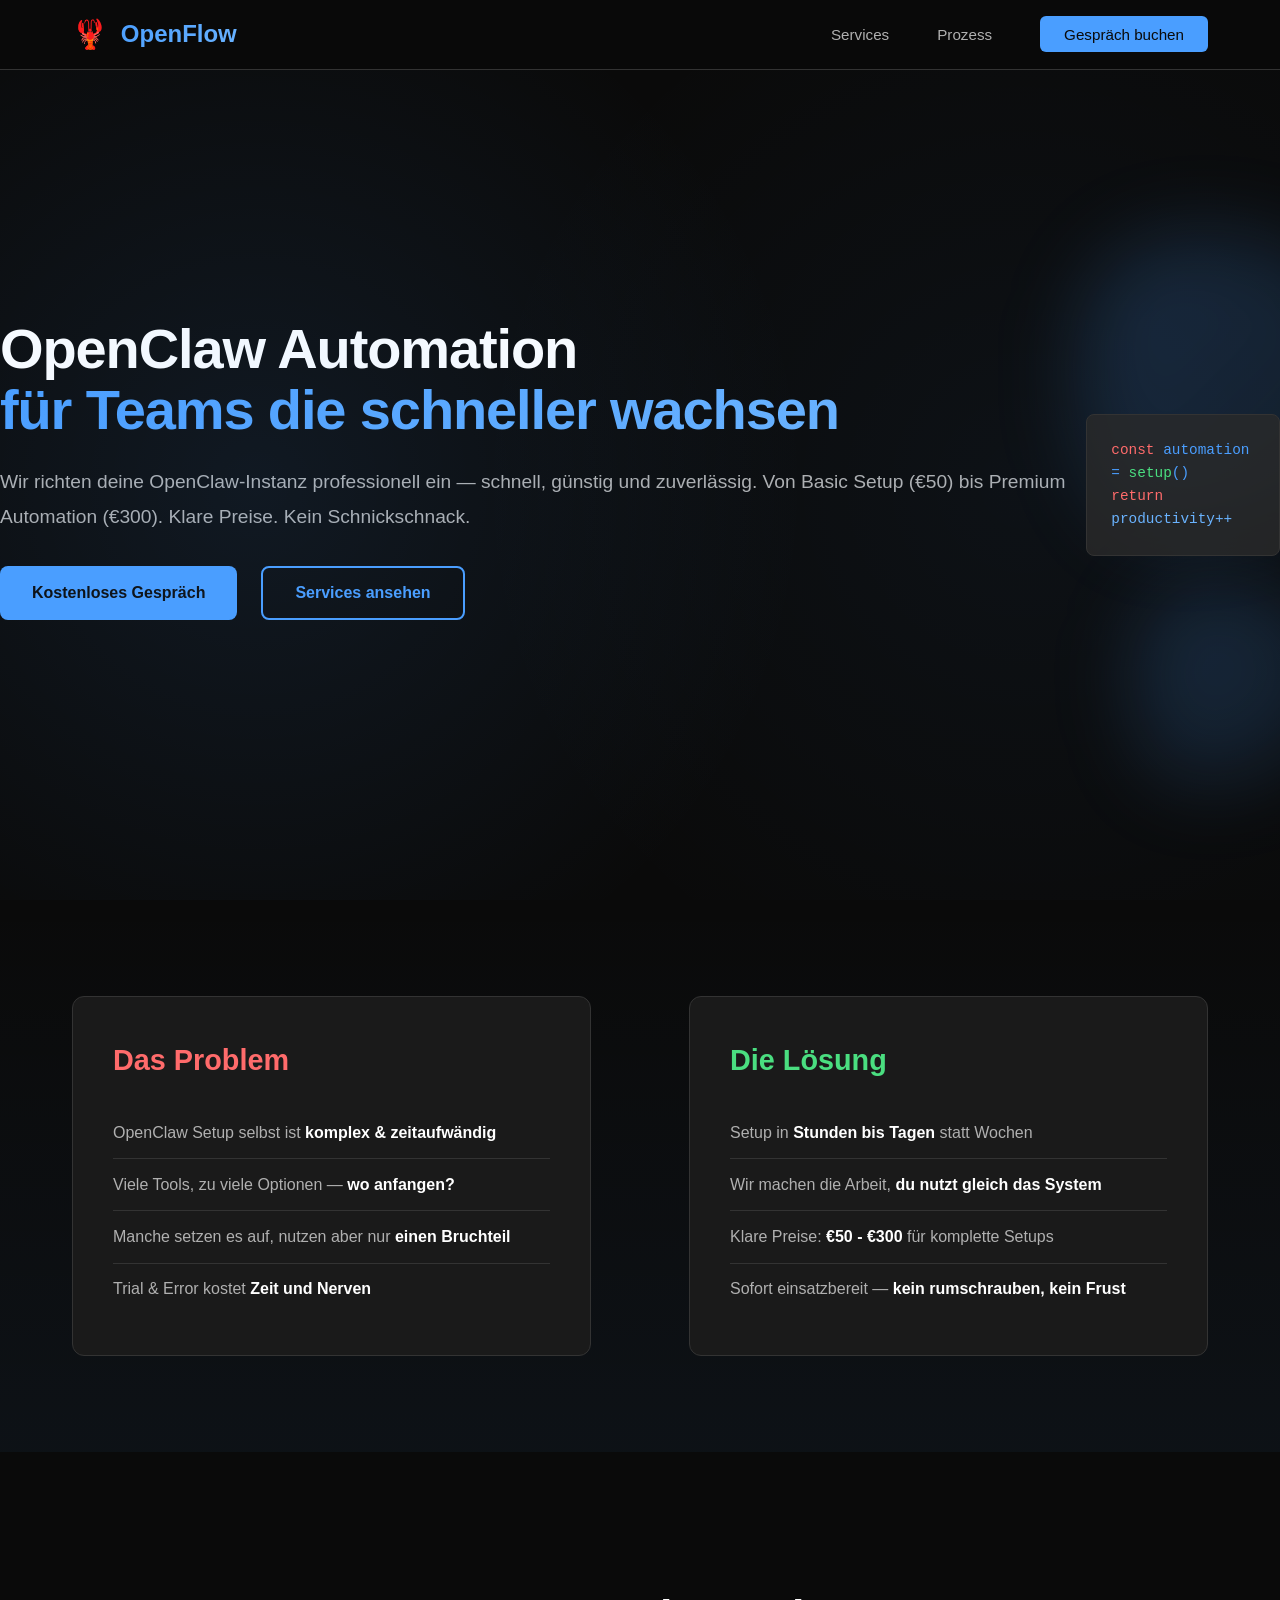
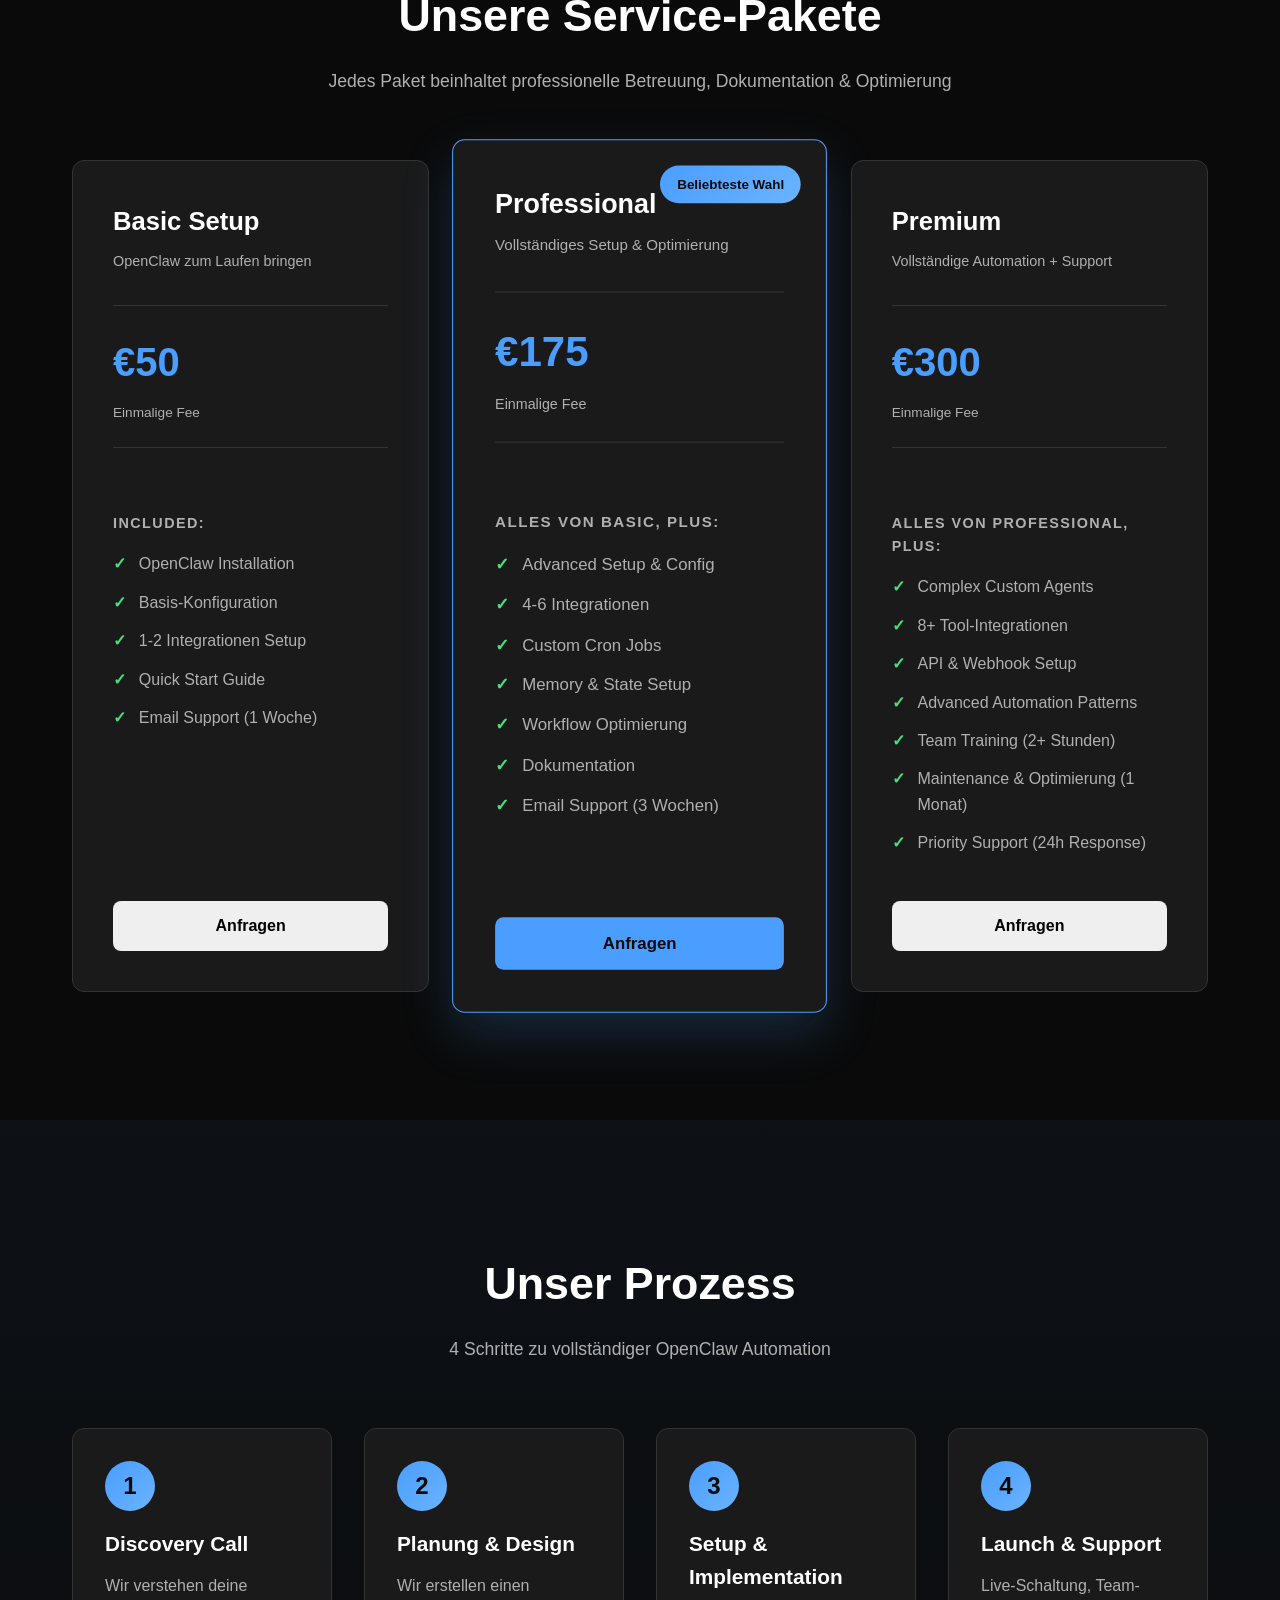
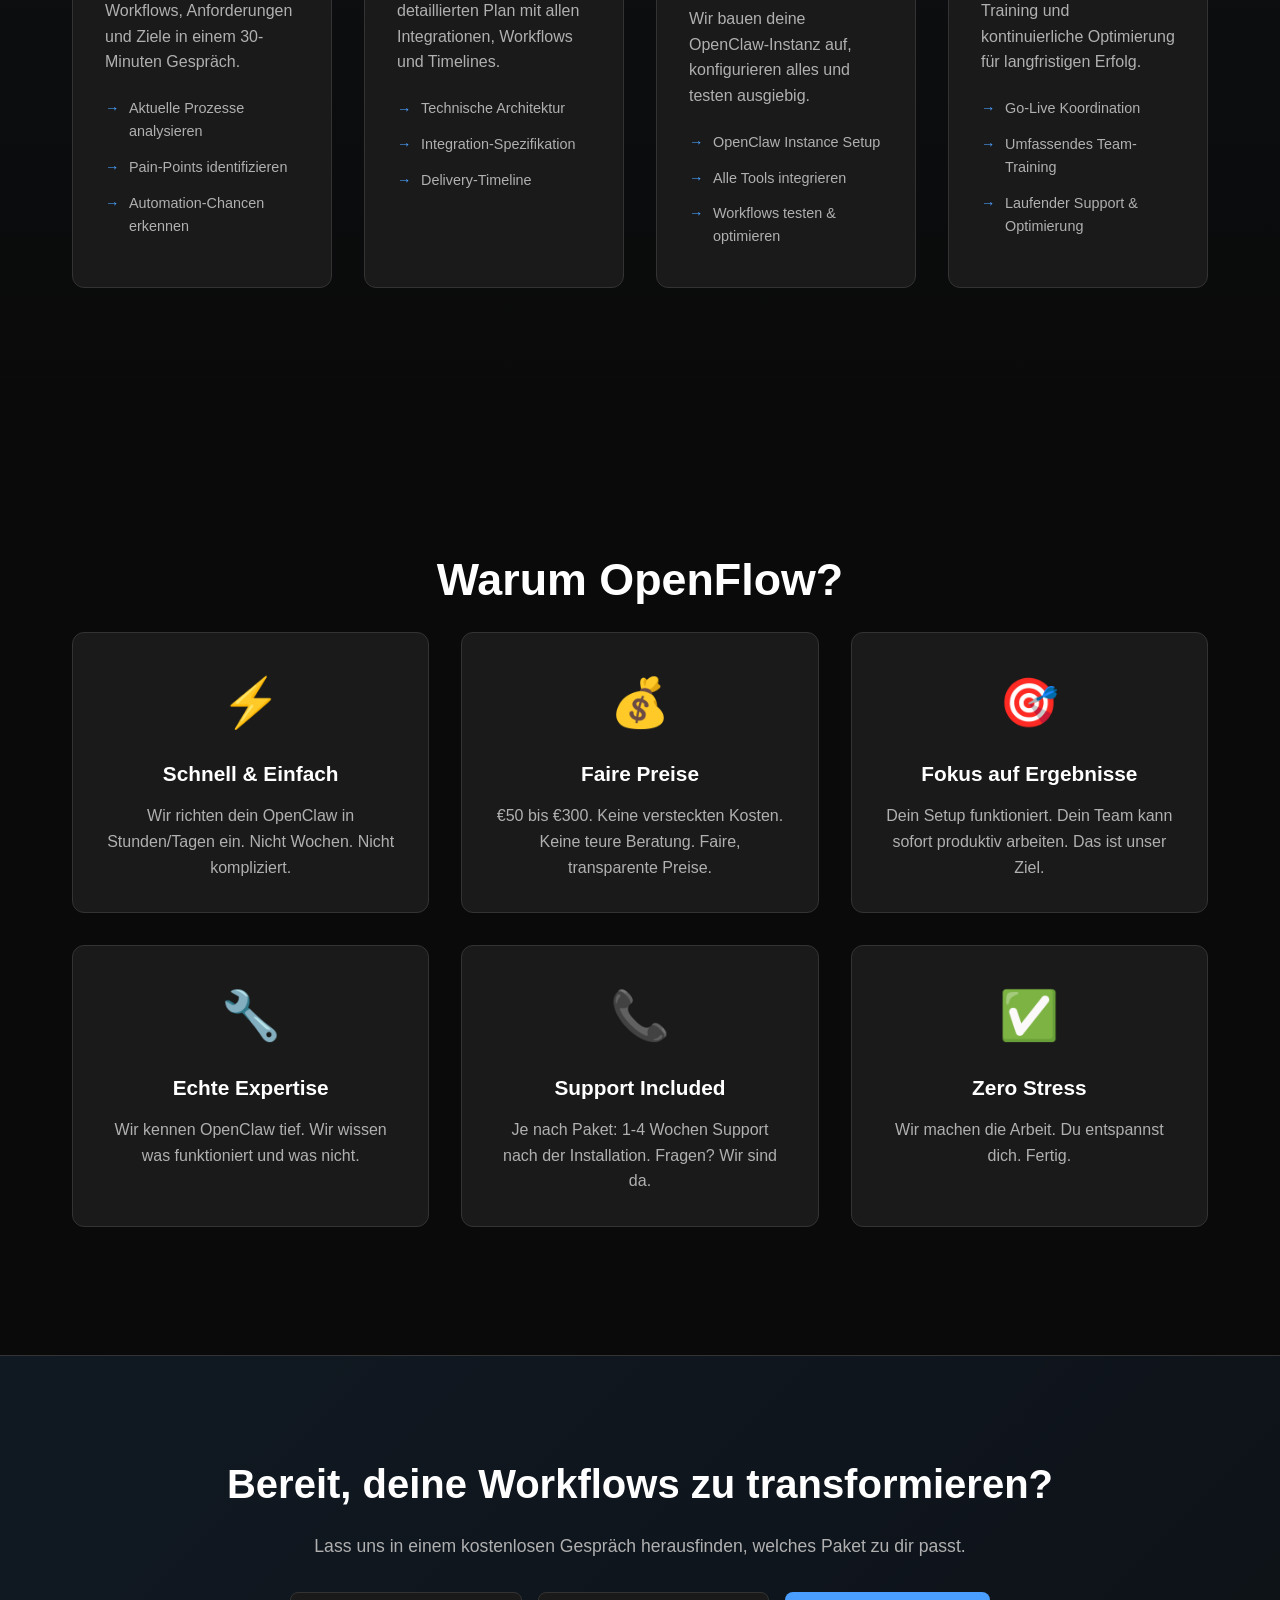
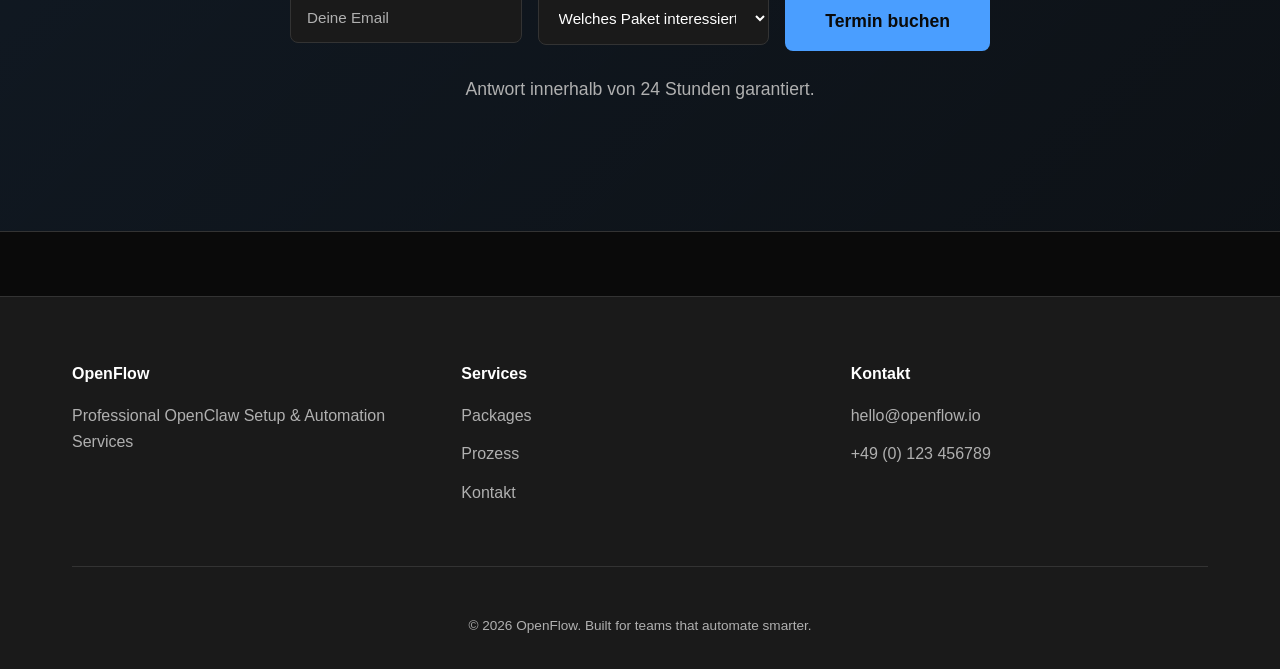
==== commit f2d676f7: "Update pricing: €50/€175/€300 - affordable OpenClaw setup services" ====
--- a/index.html
+++ b/index.html
@@ -31,8 +31,8 @@
                 <span class="gradient-text">für Teams die schneller wachsen</span>
             </h1>
             <p class="hero-subtitle">
-                Wir richten deine OpenClaw-Instanz professionell ein und optimieren deine Workflows. 
-                Das spart dir Wochen Arbeit und gibt deinem Team sofort mehr Produktivität.
+                Wir richten deine OpenClaw-Instanz professionell ein — schnell, günstig und zuverlässig. 
+                Von Basic Setup (€50) bis Premium Automation (€300). Klare Preise. Kein Schnickschnack.
             </p>
             <div class="hero-buttons">
                 <button class="btn btn-primary" onclick="scrollTo('contact')">Kostenloses Gespräch</button>
@@ -58,20 +58,20 @@
                 <div class="ps-card problem">
                     <h3>Das Problem</h3>
                     <ul class="ps-list">
-                        <li>OpenClaw Setup braucht <strong>Wochen</strong> Zeit</li>
-                        <li>Technisches Know-How ist <strong>notwendig</strong></li>
-                        <li>Integration einzelner Tools ist <strong>komplex</strong></li>
-                        <li>Das wahre Potenzial bleibt oft <strong>ungenutzt</strong></li>
+                        <li>OpenClaw Setup selbst ist <strong>komplex & zeitaufwändig</strong></li>
+                        <li>Viele Tools, zu viele Optionen — <strong>wo anfangen?</strong></li>
+                        <li>Manche setzen es auf, nutzen aber nur <strong>einen Bruchteil</strong></li>
+                        <li>Trial & Error kostet <strong>Zeit und Nerven</strong></li>
                     </ul>
                 </div>
                 <div class="ps-divider"></div>
                 <div class="ps-card solution">
                     <h3>Die Lösung</h3>
                     <ul class="ps-list">
-                        <li>Professionelles Setup in <strong>2-4 Wochen</strong></li>
-                        <li>Wir kümmern uns um die <strong>ganze Technik</strong></li>
-                        <li>Alle Tools korrekt <strong>integriert & optimiert</strong></li>
-                        <li>Dein Team nutzt <strong>das volle Potenzial</strong></li>
+                        <li>Setup in <strong>Stunden bis Tagen</strong> statt Wochen</li>
+                        <li>Wir machen die Arbeit, <strong>du nutzt gleich das System</strong></li>
+                        <li>Klare Preise: <strong>€50 - €300</strong> für komplette Setups</li>
+                        <li>Sofort einsatzbereit — <strong>kein rumschrauben, kein Frust</strong></li>
                     </ul>
                 </div>
             </div>
@@ -88,23 +88,21 @@
                 <!-- Essential -->
                 <div class="service-card essential-card">
                     <div class="card-header">
-                        <h3>Essential</h3>
-                        <p class="card-subtitle">Für Startups & kleine Teams</p>
+                        <h3>Basic Setup</h3>
+                        <p class="card-subtitle">OpenClaw zum Laufen bringen</p>
                     </div>
                     <div class="price-section">
-                        <div class="price">€2.499</div>
-                        <p class="price-note">Einmalige Setup-Fee</p>
+                        <div class="price">€50</div>
+                        <p class="price-note">Einmalige Fee</p>
                     </div>
                     <div class="card-features">
                         <h4>Included:</h4>
                         <ul class="feature-list">
-                            <li><span class="check">✓</span> OpenClaw Instanz Setup</li>
-                            <li><span class="check">✓</span> 3-4 Tool-Integrationen</li>
-                            <li><span class="check">✓</span> Basic Automation & Cron Jobs</li>
-                            <li><span class="check">✓</span> Memory & State Management</li>
-                            <li><span class="check">✓</span> Team Training (1 Stunde)</li>
-                            <li><span class="check">✓</span> 4 Wochen Email-Support</li>
-                            <li><span class="check">✓</span> Dokumentation & Runbook</li>
+                            <li><span class="check">✓</span> OpenClaw Installation</li>
+                            <li><span class="check">✓</span> Basis-Konfiguration</li>
+                            <li><span class="check">✓</span> 1-2 Integrationen Setup</li>
+                            <li><span class="check">✓</span> Quick Start Guide</li>
+                            <li><span class="check">✓</span> Email Support (1 Woche)</li>
                         </ul>
                     </div>
                     <button class="btn btn-service" onclick="scrollTo('contact')">Anfragen</button>
@@ -115,23 +113,22 @@
                     <div class="card-badge">Beliebteste Wahl</div>
                     <div class="card-header">
                         <h3>Professional</h3>
-                        <p class="card-subtitle">Für wachsende Unternehmen</p>
+                        <p class="card-subtitle">Vollständiges Setup & Optimierung</p>
                     </div>
                     <div class="price-section">
-                        <div class="price">€4.999</div>
-                        <p class="price-note">Setup + €699/Monat Support</p>
+                        <div class="price">€175</div>
+                        <p class="price-note">Einmalige Fee</p>
                     </div>
                     <div class="card-features">
-                        <h4>Alles von Essential, plus:</h4>
+                        <h4>Alles von Basic, plus:</h4>
                         <ul class="feature-list">
-                            <li><span class="check">✓</span> Advanced OpenClaw Config</li>
-                            <li><span class="check">✓</span> 6-10 Tool-Integrationen</li>
-                            <li><span class="check">✓</span> Custom Agents & Workflows</li>
-                            <li><span class="check">✓</span> API-Integration & Webhooks</li>
-                            <li><span class="check">✓</span> Team Training (2-3 Stunden)</li>
-                            <li><span class="check">✓</span> 2 Monate Support inklusive</li>
-                            <li><span class="check">✓</span> Monatliche Optimierungscalls</li>
-                            <li><span class="check">✓</span> Priority Support (8h Response)</li>
+                            <li><span class="check">✓</span> Advanced Setup & Config</li>
+                            <li><span class="check">✓</span> 4-6 Integrationen</li>
+                            <li><span class="check">✓</span> Custom Cron Jobs</li>
+                            <li><span class="check">✓</span> Memory & State Setup</li>
+                            <li><span class="check">✓</span> Workflow Optimierung</li>
+                            <li><span class="check">✓</span> Dokumentation</li>
+                            <li><span class="check">✓</span> Email Support (3 Wochen)</li>
                         </ul>
                     </div>
                     <button class="btn btn-service btn-featured" onclick="scrollTo('contact')">Anfragen</button>
@@ -140,24 +137,23 @@
                 <!-- Enterprise -->
                 <div class="service-card enterprise-card">
                     <div class="card-header">
-                        <h3>Enterprise</h3>
-                        <p class="card-subtitle">Für große Organisationen</p>
+                        <h3>Premium</h3>
+                        <p class="card-subtitle">Vollständige Automation + Support</p>
                     </div>
                     <div class="price-section">
-                        <div class="price">Individuell</div>
-                        <p class="price-note">Ab €8.999 Setup + €999/Monat</p>
+                        <div class="price">€300</div>
+                        <p class="price-note">Einmalige Fee</p>
                     </div>
                     <div class="card-features">
-                        <h4>Maßgeschneiderte Lösung:</h4>
+                        <h4>Alles von Professional, plus:</h4>
                         <ul class="feature-list">
-                            <li><span class="check">✓</span> Full Custom Infrastructure</li>
-                            <li><span class="check">✓</span> 10+ Integrationen & Custom APIs</li>
-                            <li><span class="check">✓</span> Dedicated Automation Architect</li>
-                            <li><span class="check">✓</span> Advanced Security & Compliance</li>
-                            <li><span class="check">✓</span> Multi-Team Setup & Training</li>
-                            <li><span class="check">✓</span> 24/7 Support verfügbar</li>
-                            <li><span class="check">✓</span> Quartalsweise Strategy Reviews</li>
-                            <li><span class="check">✓</span> SLA (4h Response Time)</li>
+                            <li><span class="check">✓</span> Complex Custom Agents</li>
+                            <li><span class="check">✓</span> 8+ Tool-Integrationen</li>
+                            <li><span class="check">✓</span> API & Webhook Setup</li>
+                            <li><span class="check">✓</span> Advanced Automation Patterns</li>
+                            <li><span class="check">✓</span> Team Training (2+ Stunden)</li>
+                            <li><span class="check">✓</span> Maintenance & Optimierung (1 Monat)</li>
+                            <li><span class="check">✓</span> Priority Support (24h Response)</li>
                         </ul>
                     </div>
                     <button class="btn btn-service" onclick="scrollTo('contact')">Anfragen</button>
@@ -228,38 +224,38 @@
             <div class="why-grid">
                 <div class="why-card">
                     <div class="why-icon">⚡</div>
-                    <h3>Erfahrung</h3>
-                    <p>Wir haben bereits 10+ Teams durch komplexe OpenClaw-Setups gebracht. Wir kennen die Fallstricke.</p>
+                    <h3>Schnell & Einfach</h3>
+                    <p>Wir richten dein OpenClaw in Stunden/Tagen ein. Nicht Wochen. Nicht kompliziert.</p>
+                </div>
+
+                <div class="why-card">
+                    <div class="why-icon">💰</div>
+                    <h3>Faire Preise</h3>
+                    <p>€50 bis €300. Keine versteckten Kosten. Keine teure Beratung. Faire, transparente Preise.</p>
                 </div>
 
                 <div class="why-card">
                     <div class="why-icon">🎯</div>
-                    <h3>Ergebnisse</h3>
-                    <p>Durchschnittlich 40% Produktivitätssteigerung in den ersten 3 Monaten. Messbar und dokumentiert.</p>
-                </div>
-
-                <div class="why-card">
-                    <div class="why-icon">👥</div>
-                    <h3>Betreuung</h3>
-                    <p>Dein Team ist nicht allein. Wir bieten umfassendes Training und laufenden Support.</p>
+                    <h3>Fokus auf Ergebnisse</h3>
+                    <p>Dein Setup funktioniert. Dein Team kann sofort produktiv arbeiten. Das ist unser Ziel.</p>
                 </div>
 
                 <div class="why-card">
                     <div class="why-icon">🔧</div>
-                    <h3>Technical Expertise</h3>
-                    <p>Expert-Level OpenClaw Kenntnisse. Wir können komplexeste Anforderungen umsetzen.</p>
-                </div>
-
-                <div class="why-card">
-                    <div class="why-icon">⏰</div>
-                    <h3>Zeitersparnis</h3>
-                    <p>Statt 8-12 Wochen intern: Wir sind in 2-4 Wochen live. Mit besserer Qualität.</p>
-                </div>
-
-                <div class="why-card">
-                    <div class="why-icon">💼</div>
-                    <h3>Professionell</h3>
-                    <p>Best Practices, dokumentierte Prozesse, SLAs. Nicht Hobbyarbeit, sondern echtes Business.</p>
+                    <h3>Echte Expertise</h3>
+                    <p>Wir kennen OpenClaw tief. Wir wissen was funktioniert und was nicht.</p>
+                </div>
+
+                <div class="why-card">
+                    <div class="why-icon">📞</div>
+                    <h3>Support Included</h3>
+                    <p>Je nach Paket: 1-4 Wochen Support nach der Installation. Fragen? Wir sind da.</p>
+                </div>
+
+                <div class="why-card">
+                    <div class="why-icon">✅</div>
+                    <h3>Zero Stress</h3>
+                    <p>Wir machen die Arbeit. Du entspannst dich. Fertig.</p>
                 </div>
             </div>
         </div>
@@ -278,9 +274,9 @@
                 <div class="form-group">
                     <select class="form-input" id="package">
                         <option value="">Welches Paket interessiert dich?</option>
-                        <option value="essential">Essential (€2.499)</option>
-                        <option value="professional">Professional (€4.999)</option>
-                        <option value="enterprise">Enterprise (Individuell)</option>
+                        <option value="basic">Basic Setup (€50)</option>
+                        <option value="professional">Professional (€175)</option>
+                        <option value="premium">Premium (€300)</option>
                     </select>
                 </div>
                 <button class="btn btn-primary btn-large" onclick="contactUs()">Termin buchen</button>
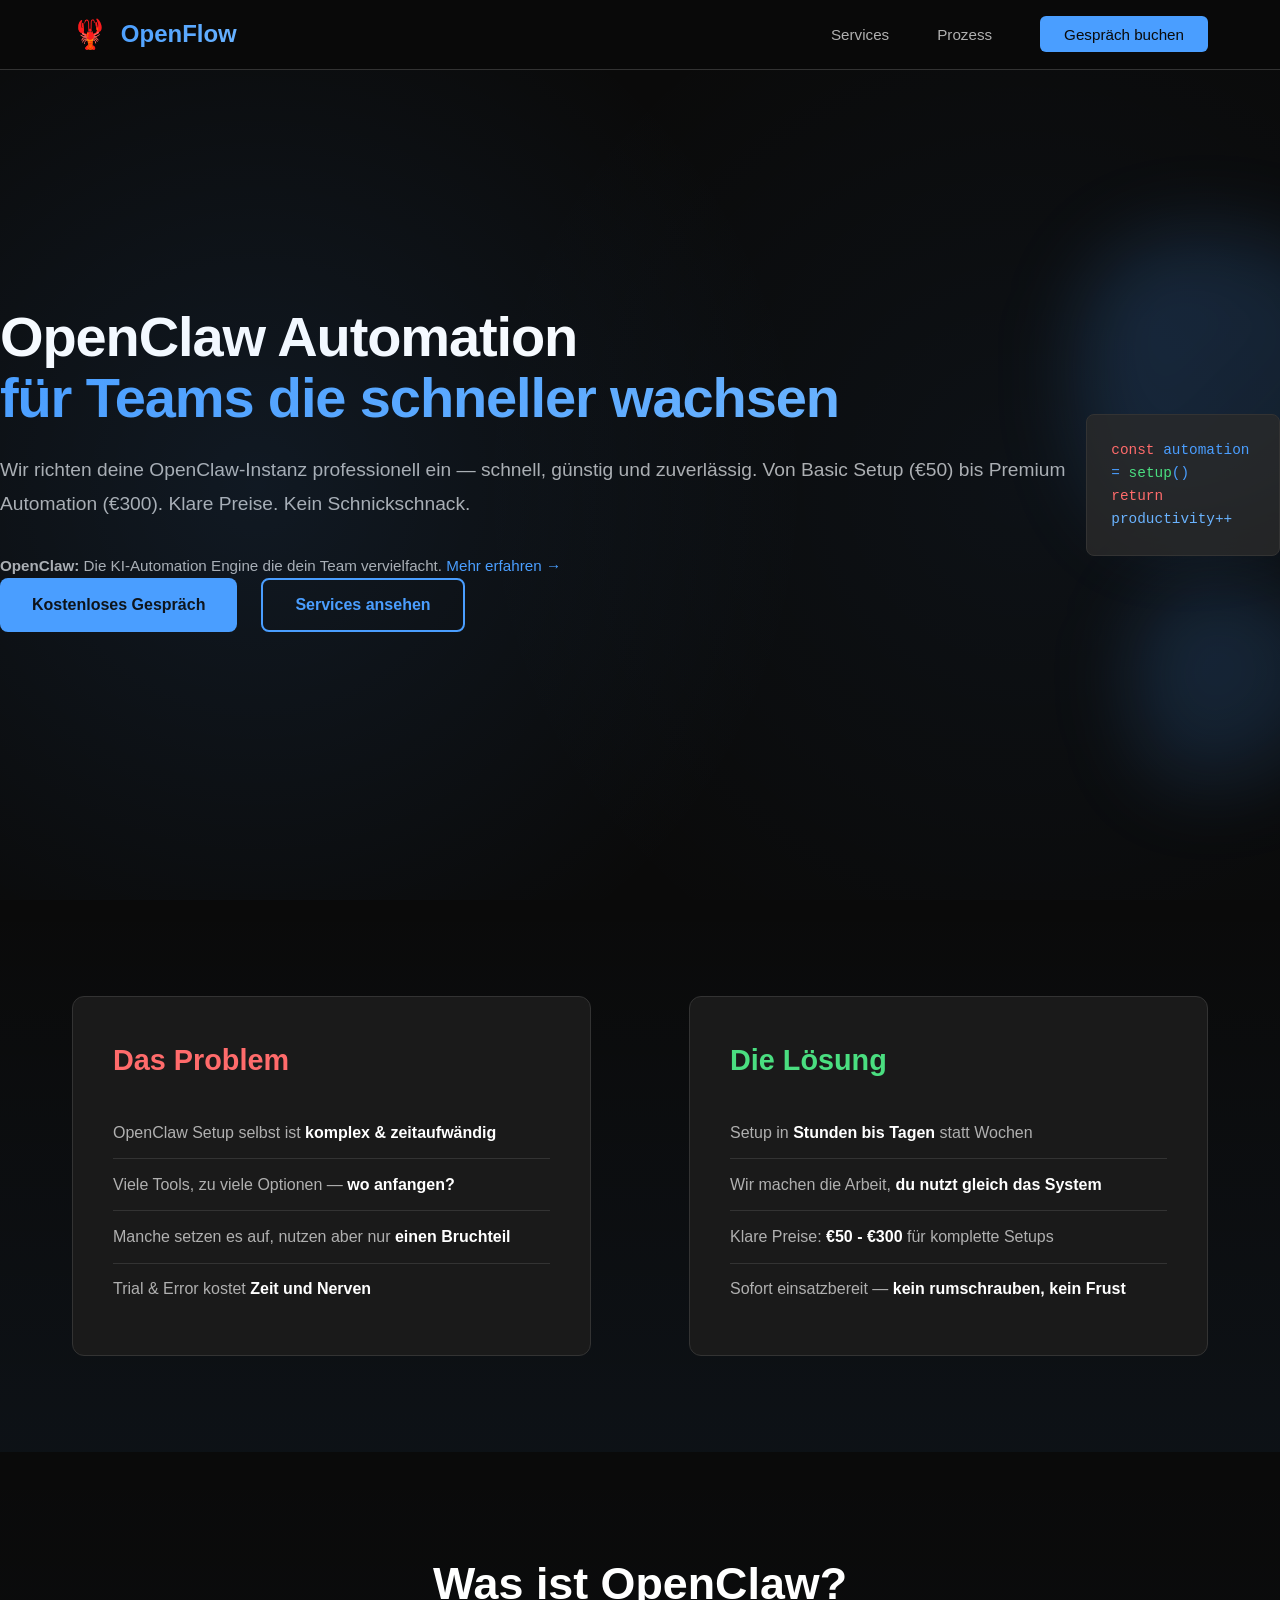
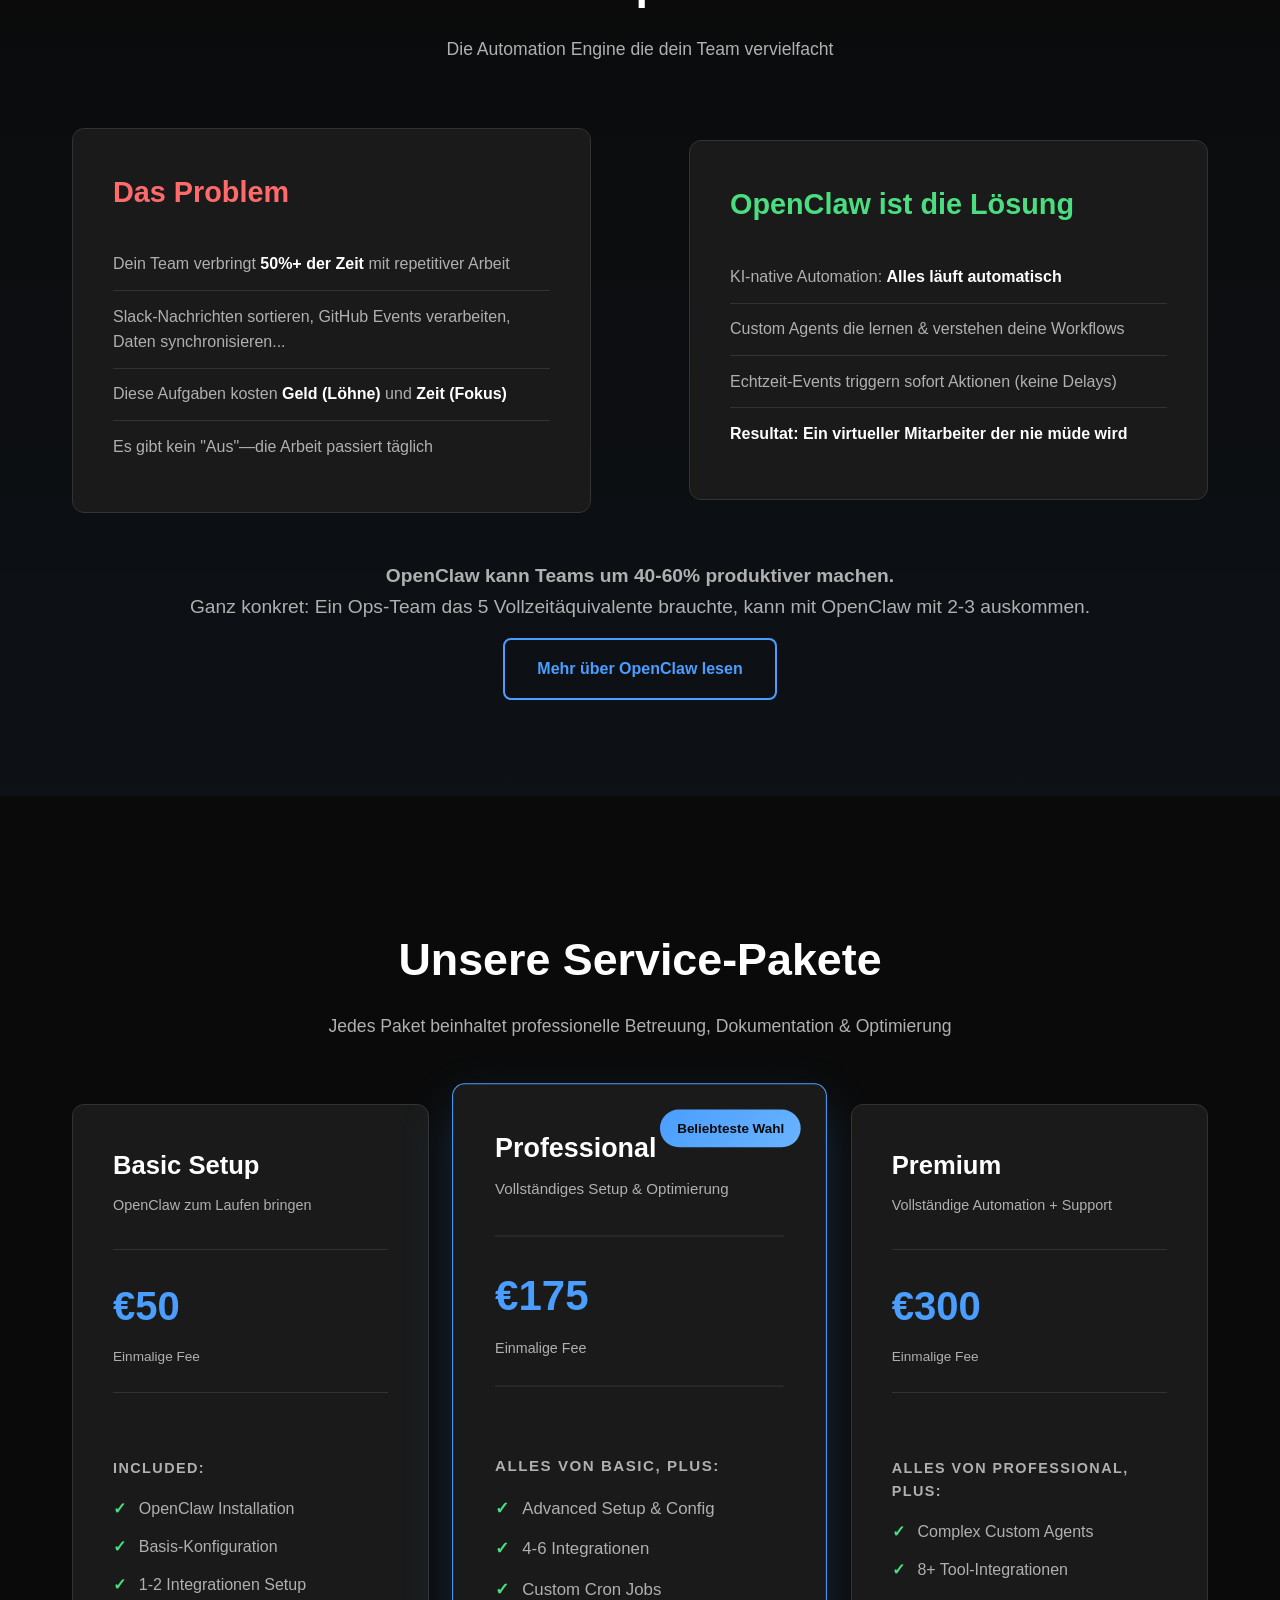
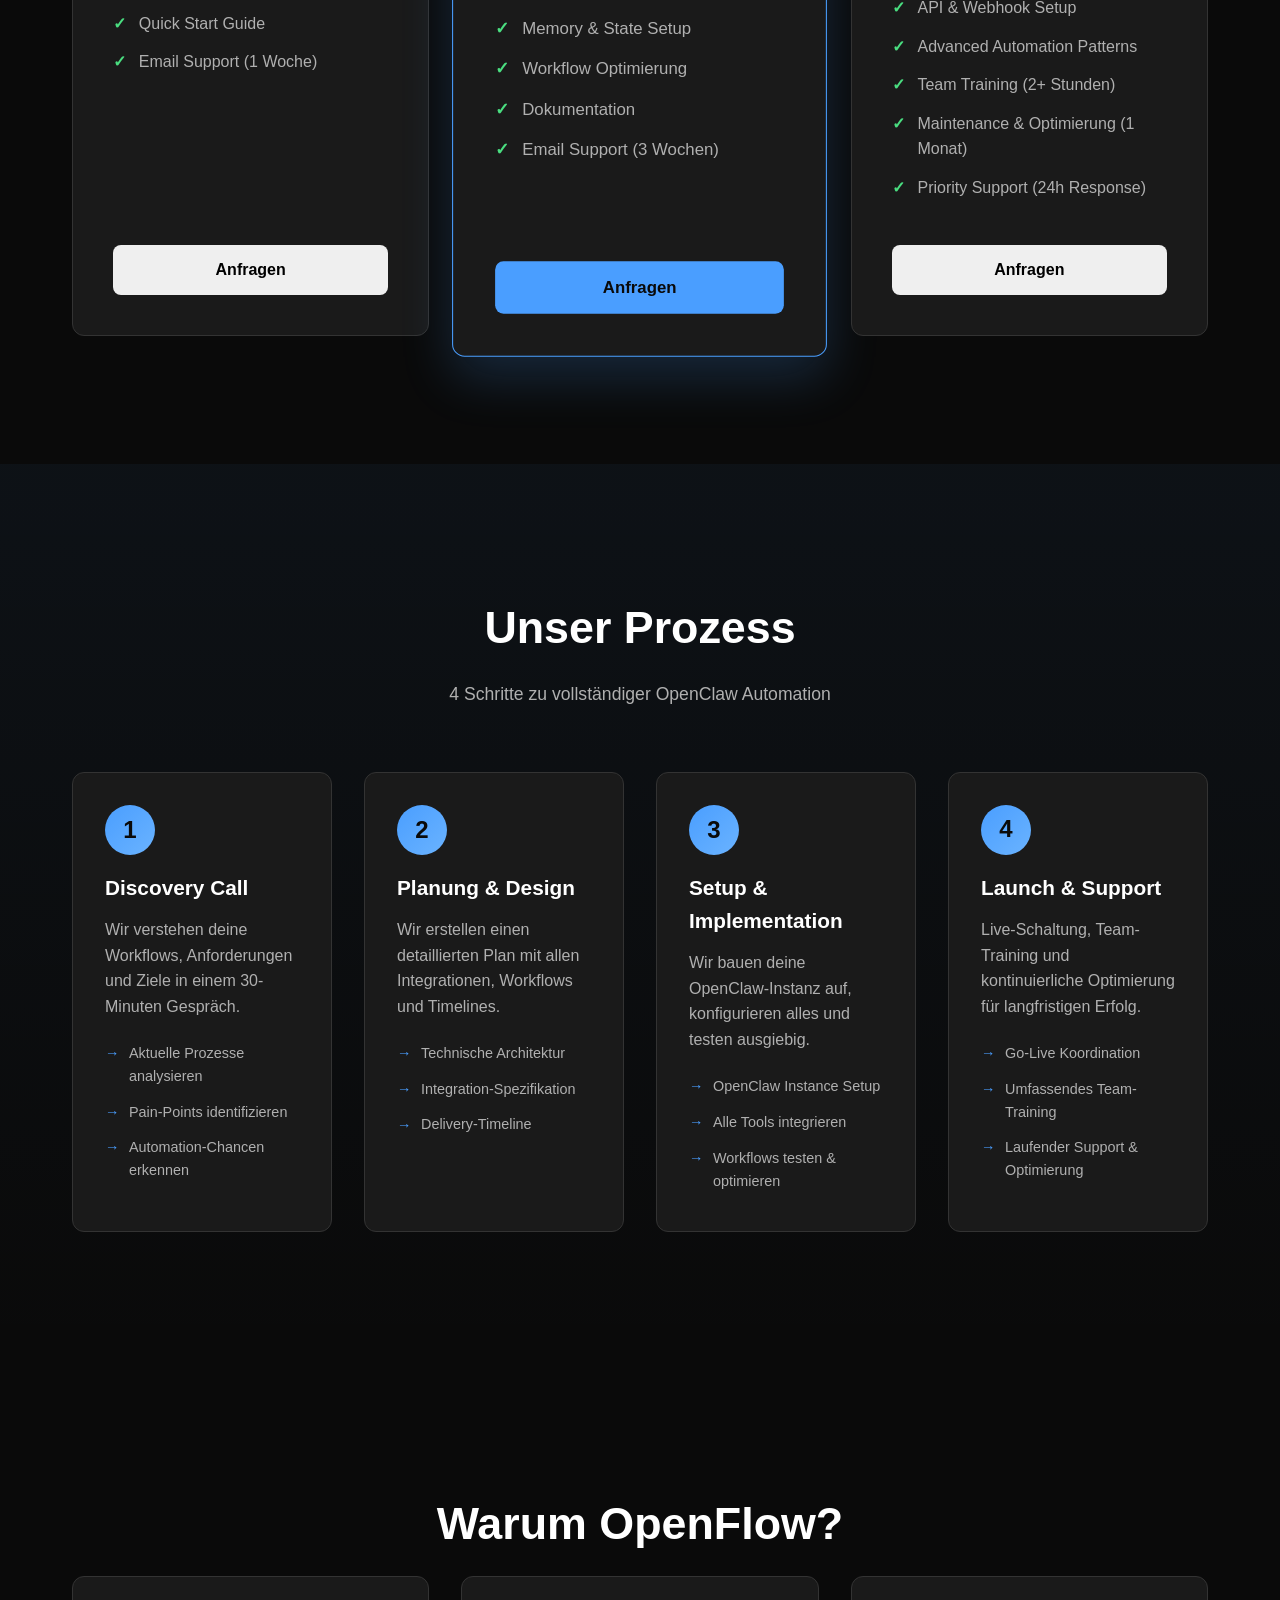
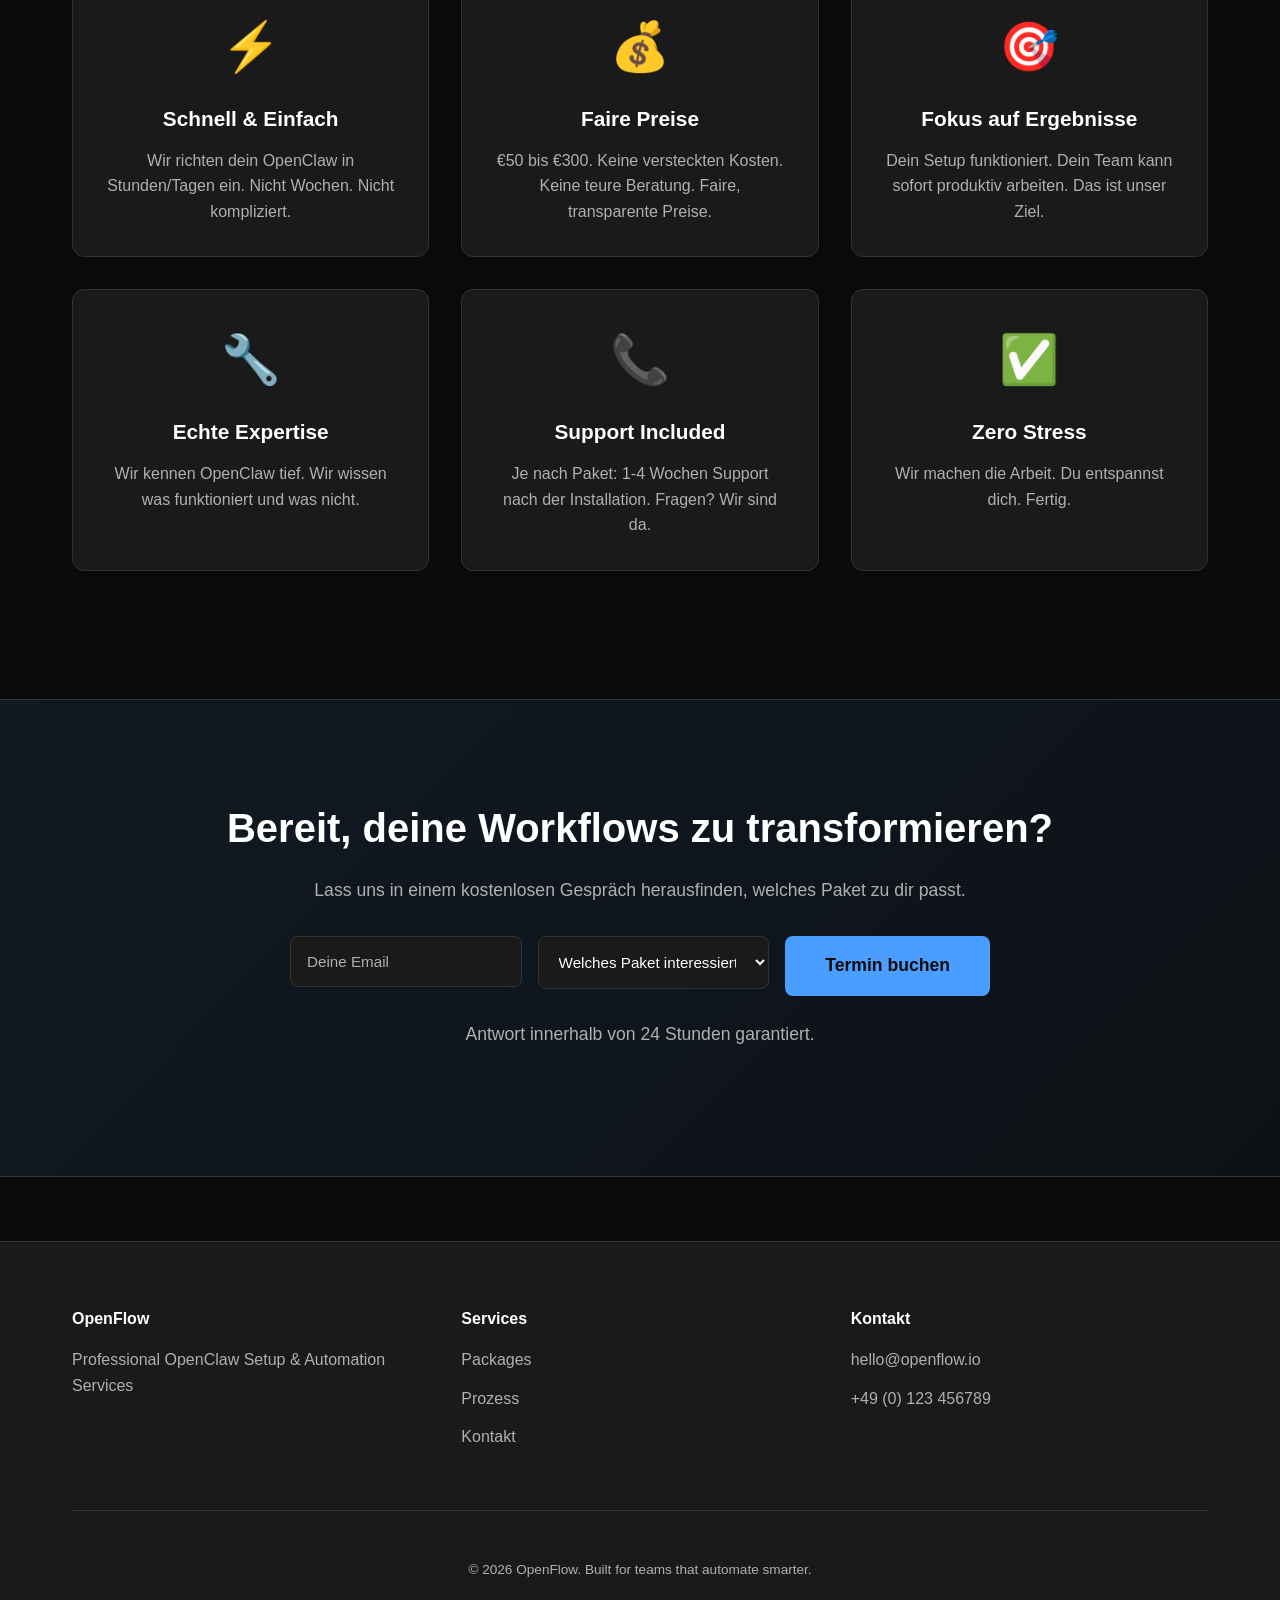
==== commit 7e082cb1: "Add OpenClaw subpage & more compelling content about automation" ====
--- a/index.html
+++ b/index.html
@@ -34,6 +34,10 @@
                 Wir richten deine OpenClaw-Instanz professionell ein — schnell, günstig und zuverlässig. 
                 Von Basic Setup (€50) bis Premium Automation (€300). Klare Preise. Kein Schnickschnack.
             </p>
+            <p style="margin-top: 1rem; color: var(--text-secondary); font-size: 0.95rem;">
+                <strong>OpenClaw:</strong> Die KI-Automation Engine die dein Team vervielfacht. 
+                <a href="openclaw.html" style="color: var(--accent); text-decoration: none;">Mehr erfahren →</a>
+            </p>
             <div class="hero-buttons">
                 <button class="btn btn-primary" onclick="scrollTo('contact')">Kostenloses Gespräch</button>
                 <button class="btn btn-secondary" onclick="scrollTo('services')">Services ansehen</button>
@@ -74,6 +78,44 @@
                         <li>Sofort einsatzbereit — <strong>kein rumschrauben, kein Frust</strong></li>
                     </ul>
                 </div>
+            </div>
+        </div>
+    </section>
+
+    <!-- What is OpenClaw -->
+    <section class="problem-solution">
+        <div class="container">
+            <h2 class="section-title">Was ist OpenClaw?</h2>
+            <p class="section-subtitle">Die Automation Engine die dein Team vervielfacht</p>
+
+            <div class="ps-grid">
+                <div class="ps-card problem">
+                    <h3>Das Problem</h3>
+                    <ul class="ps-list">
+                        <li>Dein Team verbringt <strong>50%+ der Zeit</strong> mit repetitiver Arbeit</li>
+                        <li>Slack-Nachrichten sortieren, GitHub Events verarbeiten, Daten synchronisieren...</li>
+                        <li>Diese Aufgaben kosten <strong>Geld (Löhne)</strong> und <strong>Zeit (Fokus)</strong></li>
+                        <li>Es gibt kein "Aus"—die Arbeit passiert täglich</li>
+                    </ul>
+                </div>
+                <div class="ps-divider"></div>
+                <div class="ps-card solution">
+                    <h3>OpenClaw ist die Lösung</h3>
+                    <ul class="ps-list">
+                        <li>KI-native Automation: <strong>Alles läuft automatisch</strong></li>
+                        <li>Custom Agents die lernen & verstehen deine Workflows</li>
+                        <li>Echtzeit-Events triggern sofort Aktionen (keine Delays)</li>
+                        <li><strong>Resultat: Ein virtueller Mitarbeiter der nie müde wird</strong></li>
+                    </ul>
+                </div>
+            </div>
+
+            <div style="text-align: center; margin-top: 3rem;">
+                <p style="font-size: 1.2rem; color: var(--text-secondary); margin-bottom: 1rem;">
+                    <strong>OpenClaw kann Teams um 40-60% produktiver machen.</strong><br>
+                    Ganz konkret: Ein Ops-Team das 5 Vollzeitäquivalente brauchte, kann mit OpenClaw mit 2-3 auskommen.
+                </p>
+                <a href="openclaw.html" class="btn btn-secondary" style="display: inline-block;">Mehr über OpenClaw lesen</a>
             </div>
         </div>
     </section>
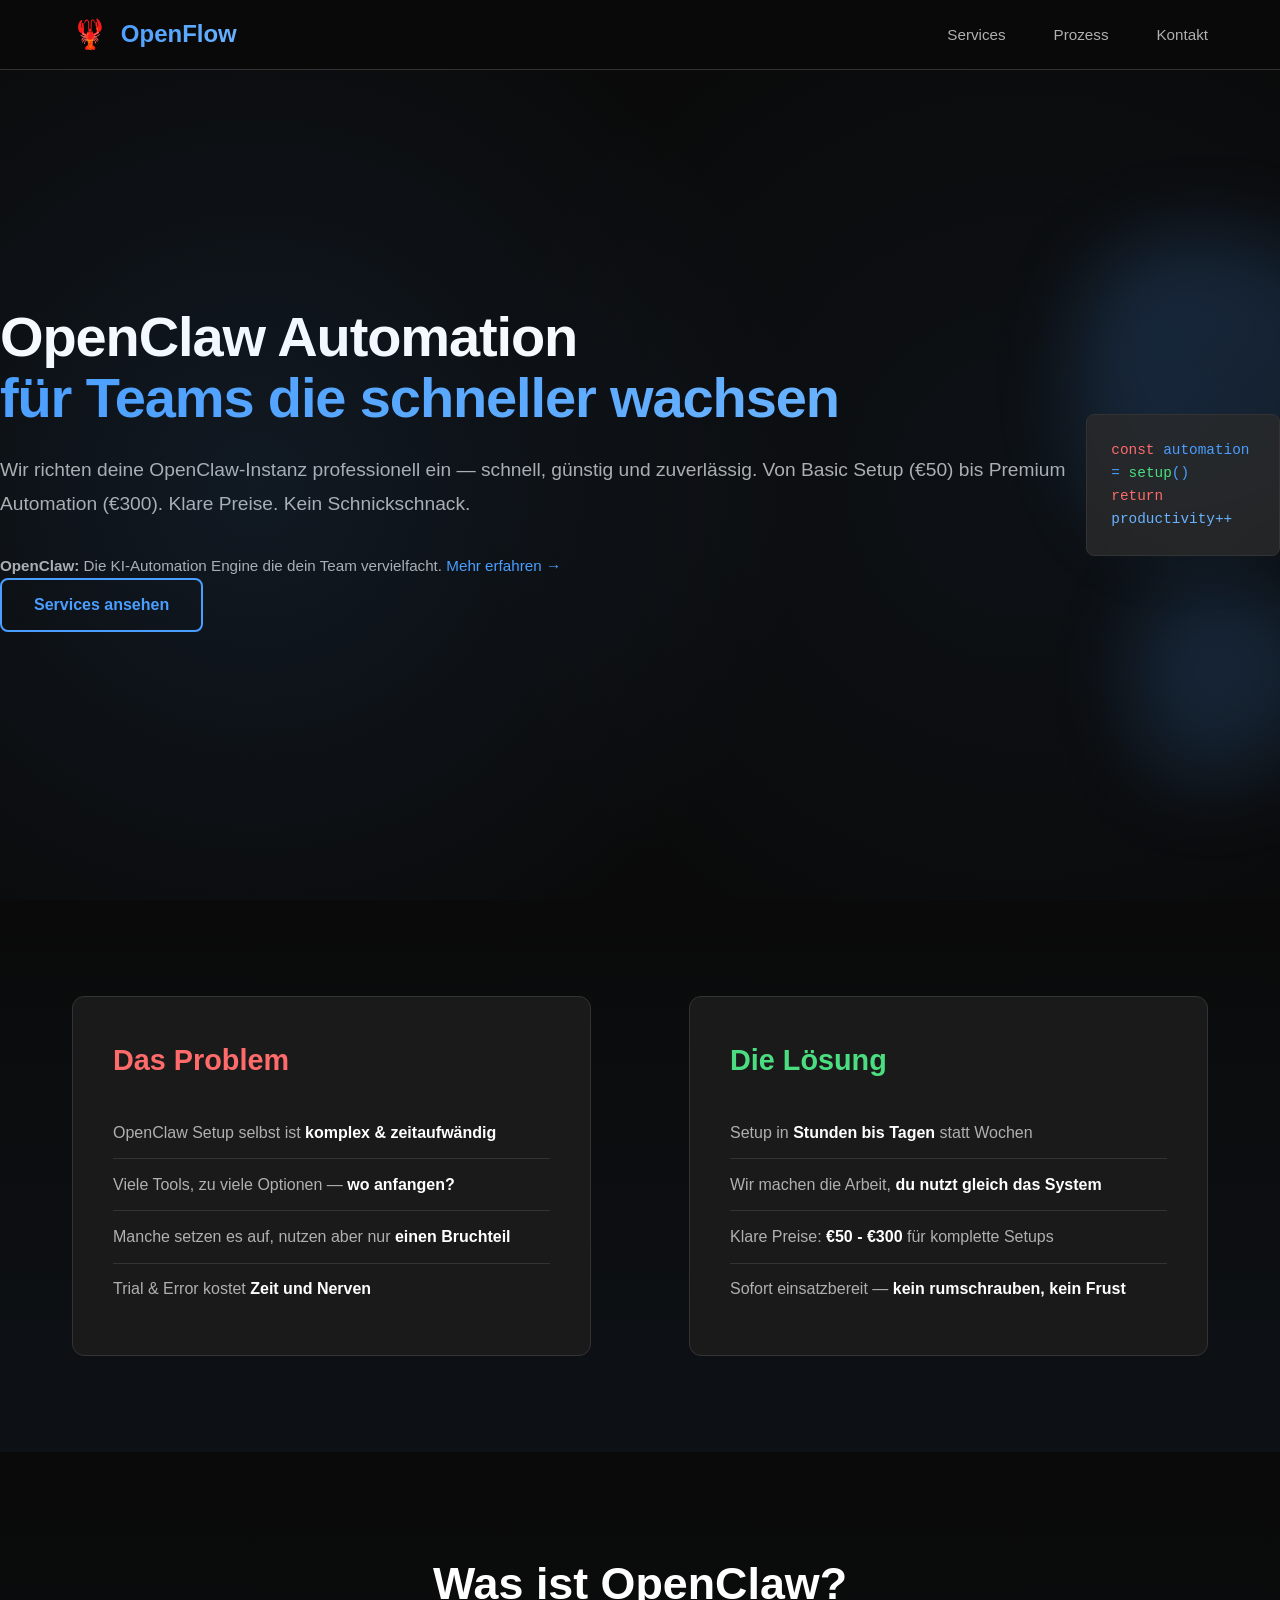
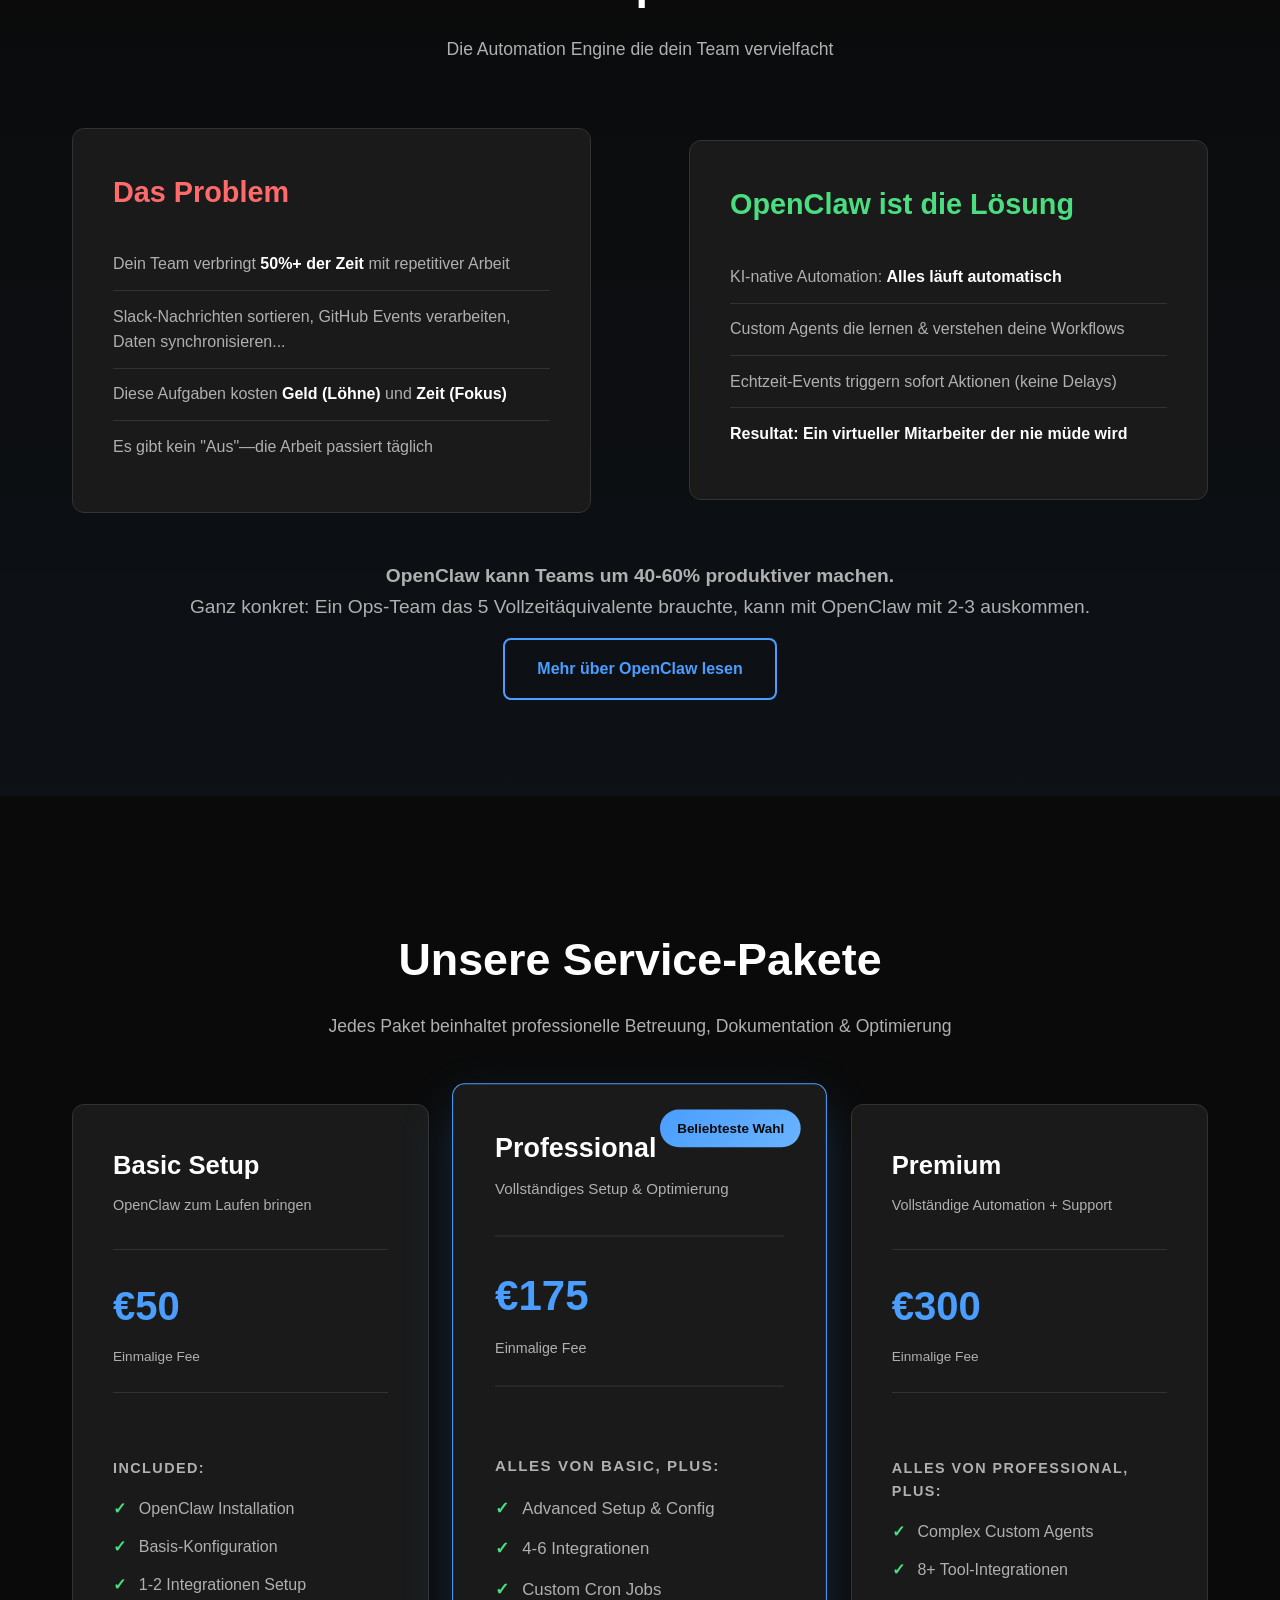
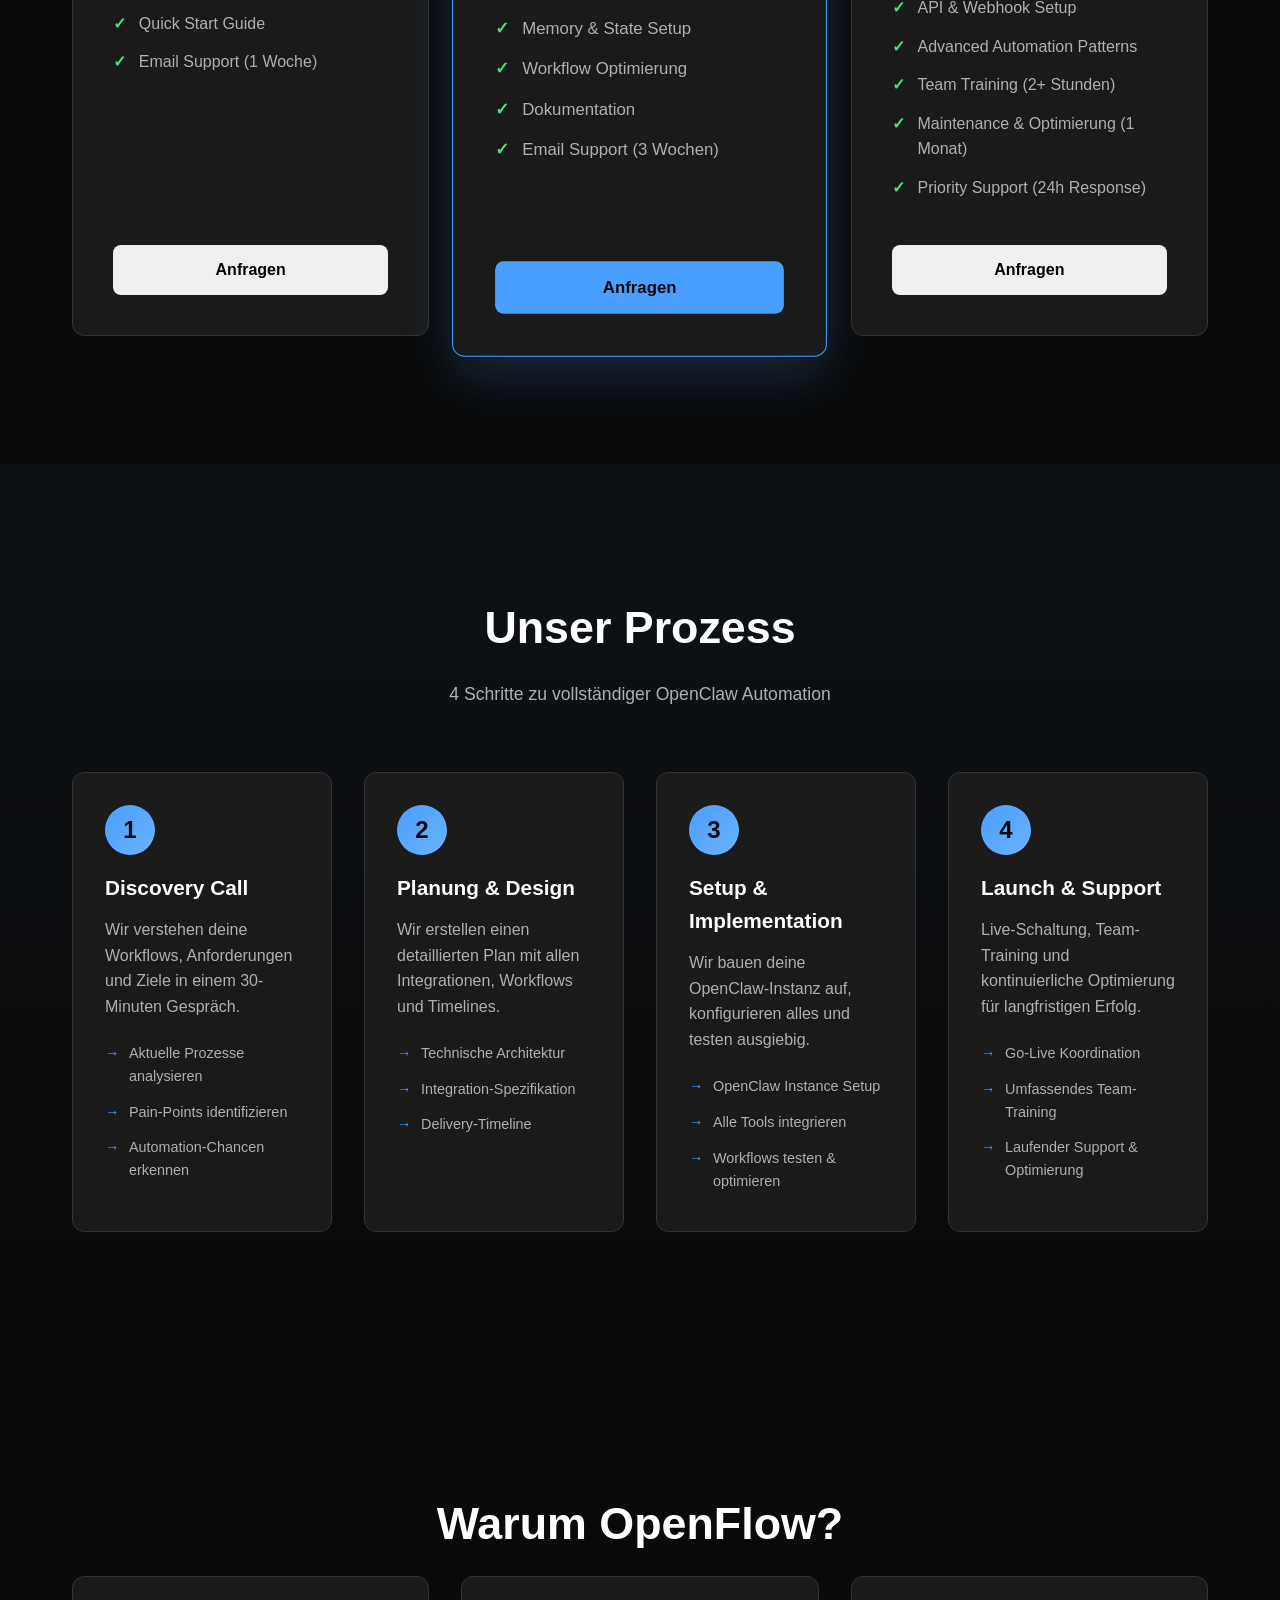
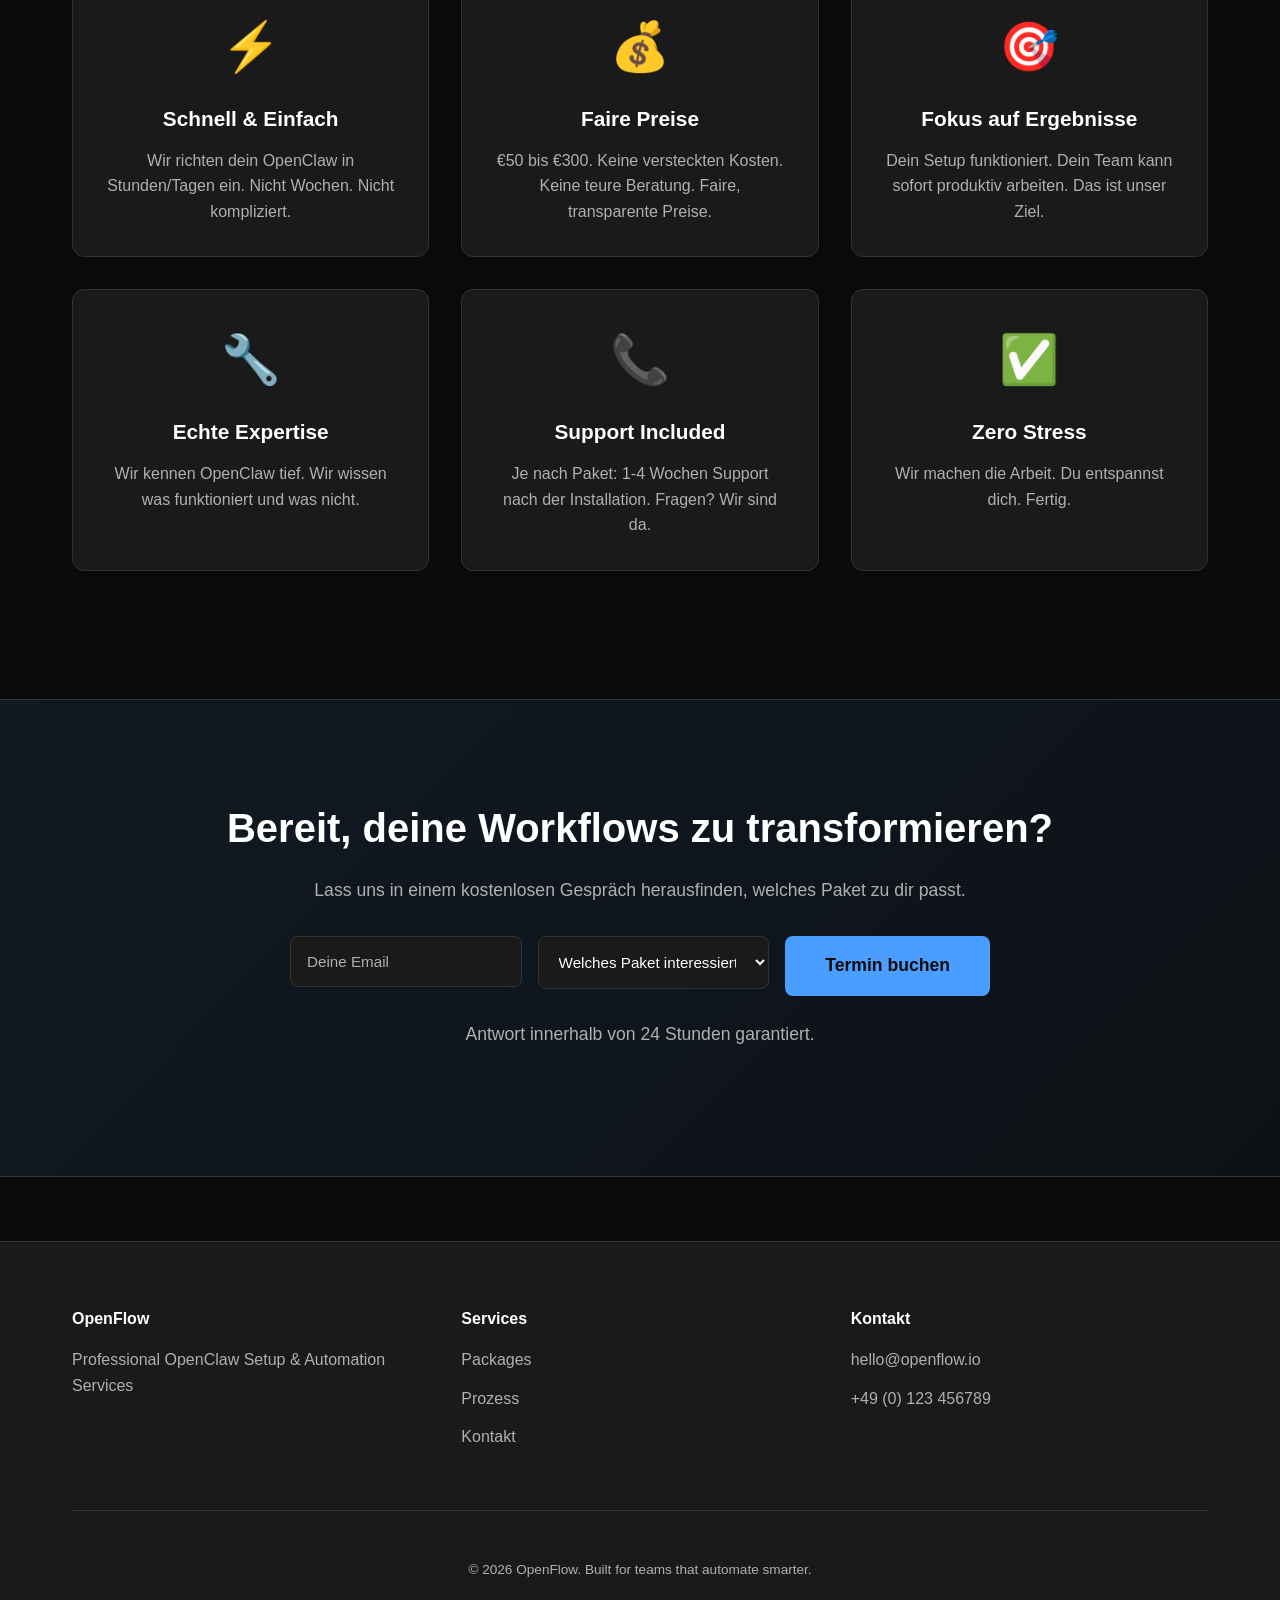
==== commit 07f52843: "Add hamburger menu, cleaner header, subtler CTA button" ====
--- a/index.html
+++ b/index.html
@@ -15,11 +15,16 @@
                 <span class="logo-icon">🦞</span>
                 <span class="logo-text">OpenFlow</span>
             </div>
-            <ul class="nav-links">
+            <ul class="nav-links" id="navLinks">
                 <li><a href="#services" class="nav-link">Services</a></li>
                 <li><a href="#how-it-works" class="nav-link">Prozess</a></li>
-                <li><a href="#contact" class="nav-link cta-nav">Gespräch buchen</a></li>
+                <li><a href="#contact" class="nav-link">Kontakt</a></li>
             </ul>
+            <button class="hamburger" id="hamburger">
+                <span></span>
+                <span></span>
+                <span></span>
+            </button>
         </div>
     </nav>
 
@@ -39,7 +44,6 @@
                 <a href="openclaw.html" style="color: var(--accent); text-decoration: none;">Mehr erfahren →</a>
             </p>
             <div class="hero-buttons">
-                <button class="btn btn-primary" onclick="scrollTo('contact')">Kostenloses Gespräch</button>
                 <button class="btn btn-secondary" onclick="scrollTo('services')">Services ansehen</button>
             </div>
         </div>
--- a/styles.css
+++ b/styles.css
@@ -131,18 +131,34 @@
     width: 100%;
 }
 
-.cta-nav {
+.hamburger {
+    display: none;
+    flex-direction: column;
+    background: none;
+    border: none;
+    cursor: pointer;
+    gap: 5px;
+    padding: 0.5rem;
+}
+
+.hamburger span {
+    width: 25px;
+    height: 2px;
     background: var(--accent);
-    color: var(--bg-primary) !important;
-    padding: 0.6rem 1.5rem;
-    border-radius: 6px;
     transition: all 0.3s ease;
-}
-
-.cta-nav:hover {
-    background: var(--accent-light);
-    transform: translateY(-2px);
-    box-shadow: 0 8px 20px rgba(74, 158, 255, 0.3);
+    border-radius: 2px;
+}
+
+.hamburger.active span:nth-child(1) {
+    transform: rotate(45deg) translate(10px, 10px);
+}
+
+.hamburger.active span:nth-child(2) {
+    opacity: 0;
+}
+
+.hamburger.active span:nth-child(3) {
+    transform: rotate(-45deg) translate(7px, -7px);
 }
 
 /* ============================================
@@ -818,50 +834,311 @@
    RESPONSIVE
    ============================================ */
 
-@media (max-width: 768px) {
+@media (max-width: 1024px) {
     .nav-links {
-        gap: 1rem;
+        gap: 2rem;
     }
 
     .hero .container {
         grid-template-columns: 1fr;
-        gap: 2rem;
+    }
+
+    .hero-visual {
+        display: none;
+    }
+
+    .services-grid {
+        grid-template-columns: 1fr;
+    }
+
+    .featured {
+        transform: scale(1);
+    }
+}
+
+@media (max-width: 768px) {
+    .container {
+        padding: 0 1.5rem;
+    }
+
+    .navbar {
+        height: 60px;
+    }
+
+    .nav-container {
+        padding: 0 1.5rem;
+    }
+
+    .hamburger {
+        display: flex;
+    }
+
+    .nav-links {
+        position: absolute;
+        top: 60px;
+        left: 0;
+        right: 0;
+        background: var(--bg-secondary);
+        border-bottom: 1px solid var(--border);
+        flex-direction: column;
+        gap: 0;
+        padding: 1rem 0;
+        max-height: 0;
+        overflow: hidden;
+        transition: max-height 0.3s ease;
+    }
+
+    .nav-links.active {
+        max-height: 300px;
+    }
+
+    .nav-links li {
+        border-bottom: 1px solid var(--border);
+    }
+
+    .nav-links li:last-child {
+        border-bottom: none;
+    }
+
+    .nav-link {
+        display: block;
+        padding: 1rem 1.5rem;
+        font-size: 0.95rem;
+    }
+
+    .nav-link::after {
+        display: none;
+    }
+
+    .logo-text {
+        font-size: 1.2rem;
+    }
+
+    .hero {
+        margin-top: 60px;
+        padding: 2rem 0;
+    }
+
+    .hero .container {
+        grid-template-columns: 1fr;
+        gap: 1rem;
     }
 
     .hero-title {
         font-size: 2rem;
+        margin-bottom: 1rem;
+    }
+
+    .hero-subtitle {
+        font-size: 1rem;
+        margin-bottom: 1.5rem;
     }
 
     .hero-visual {
         display: none;
     }
 
-    .ps-grid {
-        grid-template-columns: 1fr;
-    }
-
-    .ps-divider {
-        display: none;
-    }
-
     .hero-buttons {
         flex-direction: column;
+        gap: 1rem;
     }
 
     .btn {
         width: 100%;
         text-align: center;
+        padding: 0.8rem 1.5rem;
+        font-size: 0.95rem;
+    }
+
+    .btn-large {
+        padding: 1rem 2rem;
+    }
+
+    .section-title {
+        font-size: 2rem;
+        margin-bottom: 1.5rem;
+    }
+
+    .section-subtitle {
+        font-size: 0.95rem;
+        margin-bottom: 2rem;
+    }
+
+    .ps-grid {
+        grid-template-columns: 1fr;
+        gap: 2rem;
+    }
+
+    .ps-divider {
+        display: none;
+    }
+
+    .ps-card {
+        padding: 1.5rem;
+    }
+
+    .ps-card h3 {
+        font-size: 1.3rem;
+    }
+
+    .ps-list li {
+        padding: 0.6rem 0;
+        font-size: 0.9rem;
+    }
+
+    .services-grid {
+        grid-template-columns: 1fr;
+        gap: 1.5rem;
+    }
+
+    .service-card {
+        padding: 1.5rem;
+    }
+
+    .service-card h3 {
+        font-size: 1.3rem;
+    }
+
+    .price {
+        font-size: 2rem;
+    }
+
+    .card-features {
+        margin: 1.5rem 0;
+    }
+
+    .feature-list li {
+        gap: 0.6rem;
+        margin-bottom: 0.6rem;
+        font-size: 0.9rem;
+    }
+
+    .process-timeline {
+        grid-template-columns: 1fr;
+        gap: 1.5rem;
+    }
+
+    .process-step {
+        padding: 1.5rem;
+    }
+
+    .process-step h3 {
+        font-size: 1.2rem;
+    }
+
+    .step-number {
+        width: 45px;
+        height: 45px;
+        font-size: 1.2rem;
+    }
+
+    .why-grid {
+        grid-template-columns: 1fr;
+        gap: 1.5rem;
+    }
+
+    .why-card {
+        padding: 1.5rem;
+    }
+
+    .why-icon {
+        font-size: 2.5rem;
+    }
+
+    .why-card h3 {
+        font-size: 1.2rem;
+    }
+
+    .why-card p {
+        font-size: 0.9rem;
+    }
+
+    .cta-section {
+        padding: 3rem 0;
+    }
+
+    .cta-section h2 {
+        font-size: 1.8rem;
+        margin-bottom: 0.8rem;
+    }
+
+    .cta-section p {
+        font-size: 0.95rem;
+        margin-bottom: 1.5rem;
+    }
+
+    .cta-form {
+        flex-direction: column;
+        gap: 0.8rem;
+    }
+
+    .form-group {
+        min-width: 100%;
+    }
+
+    .form-input {
+        padding: 0.8rem;
+        font-size: 0.9rem;
+    }
+
+    .comparison-table {
+        margin: 2rem 0;
+        font-size: 0.85rem;
+    }
+
+    .comparison-table th,
+    .comparison-table td {
+        padding: 1rem 0.8rem;
+    }
+
+    .footer-content {
+        grid-template-columns: 1fr;
+        gap: 1.5rem;
+        margin-bottom: 2rem;
+        padding-bottom: 2rem;
+    }
+
+    .footer-section h4 {
+        font-size: 1rem;
+    }
+
+    .cost-breakdown {
+        grid-template-columns: 1fr;
+        gap: 1.5rem;
+        margin: 2rem 0;
+    }
+
+    .cost-card {
+        padding: 1.5rem;
+    }
+
+    .cost-amount {
+        font-size: 1.8rem;
+        margin: 0.8rem 0;
+    }
+
+    .case-study {
+        padding: 1.5rem;
+        margin: 2rem 0;
+    }
+
+    .case-study h3 {
+        font-size: 1.1rem;
+    }
+
+    .case-study ul {
+        margin: 0.8rem 0;
+    }
+
+    .case-study li {
+        font-size: 0.85rem;
     }
 
     .featured {
         transform: scale(1);
     }
 
-    .cta-form {
-        flex-direction: column;
-    }
-
-    .form-group {
-        min-width: 100%;
-    }
-}
+    .back-link {
+        margin-bottom: 1.5rem;
+    }
+}
